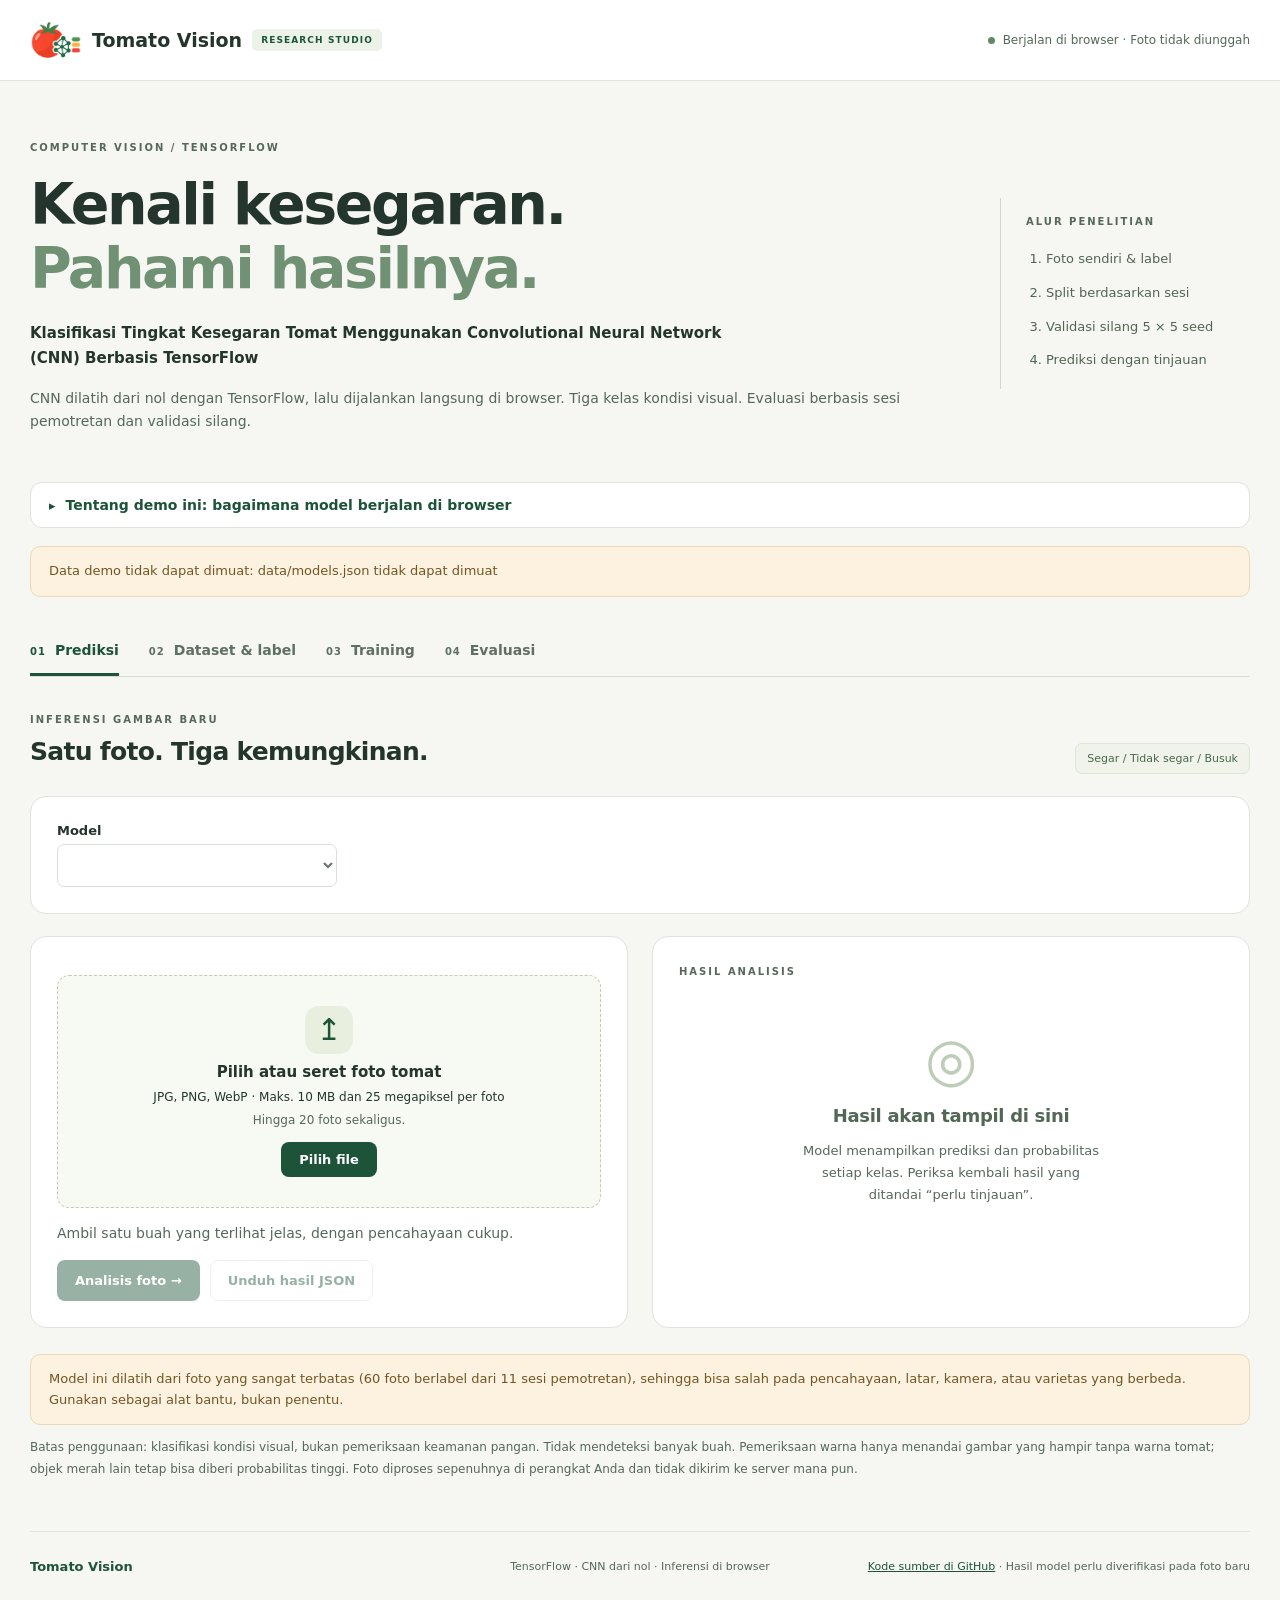
==== site/index.html @ 5cc61443 "Gabungkan 22 foto primer ke dataset berlabel dan latih ulang - 22 foto di data/reference_import dibe" ====
<!doctype html>
<html lang="id">
<head>
  <meta charset="utf-8">
  <meta name="viewport" content="width=device-width,initial-scale=1">
  <meta http-equiv="Content-Security-Policy" content="default-src 'self'; img-src 'self' blob: data:; script-src 'self'; style-src 'self'; connect-src 'self'; worker-src 'self'; base-uri 'none'; form-action 'none'">
  <meta name="description" content="Demo Tomato Vision: klasifikasi kesegaran tomat (segar, tidak segar, busuk) dengan CNN dari nol. Model berjalan di browser; foto tidak diunggah.">
  <meta name="theme-color" content="#1c5339">
  <meta property="og:type" content="website">
  <meta property="og:title" content="Tomato Vision · Klasifikasi Kesegaran Tomat">
  <meta property="og:description" content="CNN dari nol yang berjalan sepenuhnya di browser Anda. Foto tidak diunggah ke server.">
  <meta property="og:image" content="https://sellebeww.github.io/tomato-vision/img/logo.png">
  <title>Tomato Vision · Klasifikasi Kesegaran Tomat</title>
  <link rel="icon" type="image/png" href="img/favicon.png">
  <link rel="apple-touch-icon" href="img/apple-touch-icon.png">
  <link rel="stylesheet" href="style.css">
  <script src="tomato-core.js" defer></script>
  <script src="app.js" defer></script>
</head>
<body>
  <a class="skip" href="#main">Lewati ke konten</a>
  <header class="topbar">
    <a class="brand" href="#prediction"><img class="brand-mark" src="img/logo.png" alt="" width="40" height="40"> Tomato Vision <span class="tag">RESEARCH STUDIO</span></a>
    <span class="local"><span class="dot" aria-hidden="true"></span> Berjalan di browser · Foto tidak diunggah</span>
  </header>
  <main id="main">
    <section class="hero">
      <div><p class="eyebrow">COMPUTER VISION / TENSORFLOW</p><h1>Kenali kesegaran.<br><span>Pahami hasilnya.</span></h1>
      <p class="project-title">Klasifikasi Tingkat Kesegaran Tomat Menggunakan Convolutional Neural Network (CNN) Berbasis TensorFlow</p>
      <p class="muted">CNN dilatih dari nol dengan TensorFlow, lalu dijalankan langsung di browser. Tiga kelas kondisi visual. Evaluasi berbasis sesi pemotretan dan validasi silang.</p></div>
      <aside class="hero-note"><span class="eyebrow">ALUR PENELITIAN</span><ol><li>Foto sendiri &amp; label</li><li>Split berdasarkan sesi</li><li>Validasi silang 5 × 5 seed</li><li>Prediksi dengan tinjauan</li></ol></aside>
    </section>
    <details class="about" id="about">
      <summary>Tentang demo ini: bagaimana model berjalan di browser</summary>
      <div class="about-body">
        <p>Model dilatih dengan <b>TensorFlow/Keras</b>. Bobotnya lalu diekspor dan dijalankan oleh <b>JavaScript</b> di browser Anda, karena GitHub Pages hanya menyajikan file statis dan tidak dapat menjalankan Python/TensorFlow.</p>
        <p id="about-parity">Memuat angka paritas…</p>
        <dl id="about-facts" class="about-facts"></dl>
        <p><b>Foto yang Anda unggah tidak meninggalkan perangkat.</b> Foto dianalisis di tab ini dan tidak dikirim ke server mana pun.</p>
        <p class="about-links"><a href="https://github.com/sellebeww/tomato-vision#jalankan-versi-tensorflow" target="_blank" rel="noopener noreferrer">Jalankan versi TensorFlow asli<span class="sr-only"> (README, tab baru)</span></a>
          <a href="https://colab.research.google.com/github/sellebeww/tomato-vision/blob/main/notebooks/tomato_vision_colab.ipynb" target="_blank" rel="noopener noreferrer">Buka notebook Colab<span class="sr-only"> (tab baru)</span></a></p>
      </div>
    </details>
    <div id="status" class="notice" role="status">Memuat model…</div>
    <noscript><div class="notice">Demo ini membutuhkan JavaScript karena model dijalankan di browser Anda.</div></noscript>
    <nav class="tabs" aria-label="Menu utama">
      <button class="tab active" data-panel="prediction" aria-pressed="true">01 <span>Prediksi</span></button>
      <button class="tab" data-panel="dataset" aria-pressed="false">02 <span>Dataset &amp; label</span></button>
      <button class="tab" data-panel="training" aria-pressed="false">03 <span>Training</span></button>
      <button class="tab" data-panel="evaluation" aria-pressed="false">04 <span>Evaluasi</span></button>
    </nav>

    <section id="prediction" class="tab-panel">
      <div class="section-heading"><div><p class="eyebrow">INFERENSI GAMBAR BARU</p><h2>Satu foto. Tiga kemungkinan.</h2></div><span class="chip">Segar / Tidak segar / Busuk</span></div>
      <div class="panel model-panel">
        <div class="model-select"><label for="model-select">Model</label><select id="model-select" disabled></select></div>
        <dl id="model-card" class="model-card" aria-live="polite"></dl>
      </div>
      <div class="prediction-layout">
        <div class="panel">
          <label class="upload-zone" id="drop" for="upload"><span class="upload-icon" aria-hidden="true">↥</span><strong>Pilih atau seret foto tomat</strong><span>JPG, PNG, WebP · Maks. 10 MB dan 25 megapiksel per foto</span><span class="muted">Hingga 20 foto sekaligus.</span><span class="pick" aria-hidden="true">Pilih file</span><input id="upload" type="file" accept="image/jpeg,image/png,image/webp,.heic,.heif" multiple></label>
          <label class="camera-button secondary" for="camera">Ambil foto dengan kamera<input id="camera" type="file" accept="image/*" capture="environment"></label>
          <div class="preview-frame" id="preview-frame" hidden><img id="preview" alt="Pratinjau foto tomat pilihan"></div>
          <p id="file-info" class="muted">Ambil satu buah yang terlihat jelas, dengan pencahayaan cukup.</p>
          <div class="actions"><button id="predict" disabled>Analisis foto <span aria-hidden="true">→</span></button><button id="download-predictions" class="secondary" disabled>Unduh hasil JSON</button></div>
          <div class="examples-block" id="examples-block" hidden><p class="eyebrow">ATAU COBA FOTO CONTOH</p><div id="examples" class="examples"></div>
          <p class="footnote">Foto contoh berasal dari <b>test terkunci</b>: tidak dipakai untuk training, pemilihan model, maupun kalibrasi ambang.</p></div>
        </div>
        <div class="panel result-panel"><p class="eyebrow">HASIL ANALISIS</p><div id="result" aria-live="polite"><div class="empty"><span class="empty-mark" aria-hidden="true">◎</span><h3>Hasil akan tampil di sini</h3><p>Model menampilkan prediksi dan probabilitas setiap kelas. Periksa kembali hasil yang ditandai “perlu tinjauan”.</p></div></div></div>
      </div>
      <div class="notice honest" id="honest-note">Model ini dilatih dari foto yang sangat terbatas (60 foto berlabel dari 11 sesi pemotretan), sehingga bisa salah pada pencahayaan, latar, kamera, atau varietas yang berbeda. Gunakan sebagai alat bantu, bukan penentu.</div>
      <p class="footnote">Batas penggunaan: klasifikasi kondisi visual, bukan pemeriksaan keamanan pangan. Tidak mendeteksi banyak buah. Pemeriksaan warna hanya menandai gambar yang hampir tanpa warna tomat; objek merah lain tetap bisa diberi probabilitas tinggi. Foto diproses sepenuhnya di perangkat Anda dan tidak dikirim ke server mana pun.</p>
    </section>

    <section id="dataset" class="tab-panel" hidden>
      <div class="section-heading"><div><p class="eyebrow">DATA MILIK SENDIRI</p><h2>Dataset yang bisa dipertanggungjawabkan.</h2></div><span id="data-state" class="chip">Memuat…</span></div>
      <div id="data-stats" class="stats"></div>
      <div class="panel"><h3>Audit kebocoran data</h3><p id="audit-text" class="muted"></p></div>
      <div class="two-columns">
        <div class="panel"><h3>Pembagian data (berdasarkan sesi)</h3><p class="muted">Satu sesi pemotretan tidak pernah terpecah antar split.</p><div id="split-table" class="table-wrap"></div></div>
        <div class="panel"><h3>Kriteria label</h3><div class="criteria stacked"><p><b>Segar</b>Kulit relatif kencang, tidak menunjukkan pembusukan.</p><p><b>Tidak segar</b>Layu atau keriput, tanpa pembusukan nyata.</p><p><b>Busuk</b>Lesi pembusukan, jamur, atau kerusakan jaringan nyata.</p></div>
        <p class="footnote">Warna hijau bukan tanda busuk. Kesegaran tidak sama dengan kematangan.</p></div>
      </div>
      <div class="panel" id="gallery-panel" hidden><h3>Foto test terkunci</h3><p class="muted">Dataset lengkap tidak dipublikasikan di situs ini.</p><div id="gallery" class="photo-grid"></div></div>
      <div class="panel"><h3>Pelabelan dan impor foto</h3><p class="muted">Menu pelabelan, impor, dan penyimpanan anotasi tersedia di aplikasi lokal karena membutuhkan penyimpanan file. Jalankan <code>python -m src.app</code> (lihat tab Training).</p></div>
    </section>

    <section id="training" class="tab-panel" hidden>
      <div class="section-heading"><div><p class="eyebrow">CNN DARI NOL</p><h2>Dari foto ke model terukur.</h2></div><span class="chip">Tanpa bobot pretrained</span></div>
      <div class="panel"><h3>Protokol evaluasi</h3><ul id="protocol" class="plain-list"></ul></div>
      <div class="panel"><h3>Ablation: satu variabel per eksperimen</h3><p class="muted">Validasi silang 5 fold berbasis sesi × 5 seed (25 run per baris). Akurasi adalah prediksi out-of-fold, rata-rata ± simpangan baku antar seed.</p><div id="ablation" class="table-wrap"></div>
      <p id="selection-note" class="footnote"></p></div>
      <div class="panel"><h3>Kurva pembelajaran model final</h3><div id="curves" class="curve-grid"></div><p class="footnote">Model final dilatih ulang pada seluruh data development tanpa data validasi, dengan jumlah epoch dan jadwal learning rate dari median run validasi silang.</p></div>
      <div class="panel"><h3>Latih di komputer sendiri</h3><p class="muted">Training dan pelabelan membutuhkan Python 3.11 dan TensorFlow, sehingga tidak berjalan di halaman statis ini.</p>
      <pre class="code" tabindex="0">git clone https://github.com/sellebeww/tomato-vision.git
cd tomato-vision
python3.11 -m venv .venv &amp;&amp; source .venv/bin/activate
python -m pip install -r requirements.txt
python -m src.app                       # aplikasi lengkap di http://127.0.0.1:7860
python -m src.cv_study protocol         # studi own_v2 (lihat README)
python -m src.export_web                # perbarui demo statis</pre></div>
    </section>

    <section id="evaluation" class="tab-panel" hidden>
      <div class="section-heading"><div><p class="eyebrow">BUKTI, BUKAN HANYA AKURASI TRAINING</p><h2>Evaluasi model.</h2></div><button id="download-report" class="secondary">Unduh laporan JSON</button></div>
      <p id="evaluation-notice" class="notice"></p>
      <div id="eval-stats" class="stats"></div>
      <div class="panel"><h3>Validasi silang vs test terkunci</h3><div id="model-compare" class="table-wrap"></div></div>
      <div class="two-columns"><div class="panel"><h3>Confusion matrix (out-of-fold)</h3><p class="muted">Baris: label sebenarnya. Kolom: prediksi. Dijumlahkan atas 5 seed.</p><div id="confusion" class="table-wrap"></div></div>
      <div class="panel"><h3>Confusion matrix (test terkunci)</h3><p class="muted">Dijumlahkan atas 5 seed model final.</p><div id="confusion-test" class="table-wrap"></div></div></div>
      <div class="panel"><h3>Precision, recall, dan F1 per kelas (out-of-fold)</h3><div id="class-metrics" class="table-wrap"></div></div>
      <div class="panel"><h3>Robustness awal (test terkunci)</h3><p class="muted">Gambar test digelapkan, diterangkan, atau diburamkan. Bukan pengganti sesi pemotretan baru.</p><div id="robustness" class="table-wrap"></div></div>
      <div class="panel"><h3>Dibandingkan dengan versi lama (own_v1)</h3><div id="legacy" class="table-wrap"></div><p class="footnote" id="legacy-note"></p></div>
    </section>

    <footer><strong>Tomato Vision</strong><span>TensorFlow · CNN dari nol · Inferensi di browser</span><span><a href="https://github.com/sellebeww/tomato-vision">Kode sumber di GitHub</a> · Hasil model perlu diverifikasi pada foto baru</span></footer>
  </main>
</body>
</html>
---- site/style.css ----
:root{font-family:Inter,ui-sans-serif,system-ui,-apple-system,sans-serif;color:#24352d;background:#f6f7f2;font-synthesis:none;--green:#1c5339;--muted:#66786b;--line:#dfe5db;--red:#b74b35}
*{box-sizing:border-box}[hidden]{display:none!important}body{margin:0}a{color:inherit}button,input,select{font:inherit}button,a,input,select{touch-action:manipulation}button:focus-visible,a:focus-visible,input:focus-visible,select:focus-visible{outline:3px solid #d89735;outline-offset:3px}
.topbar{padding:22px max(28px,calc((100vw - 1220px)/2));border-bottom:1px solid var(--line);display:flex;justify-content:space-between;align-items:center;gap:20px;background:#fff}
.brand{text-decoration:none;display:flex;align-items:center;gap:12px;font-size:19px;font-weight:750;white-space:nowrap}.brand-mark{width:34px;height:34px;border-radius:11px;background:var(--red);color:#fff;display:grid;place-items:center;font:italic bold 24px Georgia,serif}.tag{font-size:9px;letter-spacing:1.1px;background:#edf2e9;color:var(--green);padding:6px 9px;border-radius:5px}.local{font-size:12px;color:var(--muted);display:flex;align-items:center;gap:8px}.dot{width:7px;height:7px;background:#608768;border-radius:50%}
main{max-width:1280px;margin:auto;padding:0 30px}.hero{display:grid;grid-template-columns:1fr 250px;gap:70px;padding:58px 0 34px;align-items:center}.eyebrow{font-size:10px;font-weight:750;letter-spacing:2px;color:var(--muted);margin:0 0 17px}h1{font-size:clamp(35px,4.5vw,57px);letter-spacing:-2.4px;line-height:1.12;margin:0 0 20px;font-weight:720}h1 span{color:#709173}h2{font-size:25px;letter-spacing:-.7px;margin:0 0 8px}h3{font-size:18px;letter-spacing:-.3px;margin:0 0 14px}p{font-size:14px;line-height:1.7}.project-title{max-width:730px;font-size:15px;font-weight:550}.muted{color:var(--muted)}.hero-note{border-left:1px solid #cfd9ca;padding:12px 0 12px 25px}.hero-note ol{font-size:13px;line-height:2.6;padding-left:20px;margin-bottom:0;color:#526454}
.notice{background:#fcf2df;border:1px solid #ebd9b8;border-radius:10px;padding:14px 18px;font-size:13px;line-height:1.6;color:#735525}.tabs{display:flex;border-bottom:1px solid #d5ded1;margin:30px 0 34px;gap:30px}.tab{border:0;border-radius:0;background:none;color:#8c9a8c;padding:15px 0;border-bottom:3px solid transparent;font-size:10px;letter-spacing:1px;display:flex;gap:9px;align-items:center}.tab span{font-size:14px;letter-spacing:0}.tab.active{color:var(--green);border-color:var(--green);font-weight:700}.tab:hover{background:none;color:var(--green)}
.section-heading{display:flex;justify-content:space-between;gap:20px;align-items:center;margin-bottom:22px}.section-heading .eyebrow{margin-bottom:9px}.chip{border:1px solid #dce5d6;border-radius:7px;font-size:11px;background:#eff3ea;padding:8px 11px;color:#4c654d;white-space:nowrap}.panel{border:1px solid var(--line);border-radius:16px;padding:26px;background:#fff;margin-bottom:22px}.prediction-layout{display:grid;grid-template-columns:1fr 1fr;gap:24px}.two-columns{display:grid;grid-template-columns:1fr 1fr;gap:22px}.upload-zone{padding:30px 20px;border:1.5px dashed #bdcdb7;border-radius:12px;background:#f7f9f3;display:flex;flex-direction:column;align-items:center;gap:9px;text-align:center;cursor:pointer}.upload-zone span{font-size:12px}.upload-zone .upload-icon{font-size:30px;line-height:1;width:48px;height:48px;background:#e9efdf;border-radius:14px;display:grid;place-items:center;color:var(--green)}.upload-zone strong{font-size:15px}.upload-zone input{font-size:11px;max-width:260px;border:0;background:none;padding:10px 0 0}.preview-frame{margin-top:15px;background:#f3f4ef;border-radius:10px;overflow:hidden;display:flex;justify-content:center}.preview-frame img{max-height:280px;max-width:100%;object-fit:contain}
button{border:1px solid transparent;border-radius:8px;background:var(--green);color:#fff;padding:12px 17px;font-size:13px;font-weight:600;cursor:pointer;transition:background .15s}button:hover{background:#296345}button:disabled{opacity:.45;cursor:not-allowed}.secondary{background:#fff;color:var(--green);border:1px solid #d7e1d1}.secondary:hover{background:#f1f5eb}.actions{display:flex;gap:10px;align-items:center;flex-wrap:wrap}.actions input{flex:1;min-width:160px}.actions button{flex-shrink:0}.result-panel{min-height:340px}.empty{text-align:center;max-width:310px;margin:35px auto;color:var(--muted)}.empty-mark{font:60px Georgia;color:#bdcdb7;line-height:1.5}.empty h3{color:#526754}.empty p{font-size:13px}.prediction-card{padding:17px 0;border-top:1px solid var(--line)}.prediction-card:first-child{border:0}.prediction-card h3{font-size:25px;margin:12px 0 4px}.prediction-card small{color:var(--muted);overflow-wrap:anywhere}.prob-label{display:flex;justify-content:space-between;font-size:12px;margin:15px 0 5px}progress{width:100%;height:8px;accent-color:#719371;border:0;border-radius:6px;overflow:hidden}progress::-webkit-progress-bar{background:#eef1e9;border-radius:6px}progress::-webkit-progress-value{background:#719371;border-radius:6px}.review{font-size:12px;color:#88642e;background:#faf3e6;padding:10px 12px;border-radius:7px}.footnote{font-size:12px;color:var(--muted);line-height:1.8}.error{color:#aa342b}
.stats{display:grid;grid-template-columns:repeat(4,1fr);gap:16px;margin-bottom:22px}.stat{border:1px solid var(--line);border-radius:12px;background:#fff;padding:20px}.stat span{display:block;color:var(--muted);font-size:11px;margin-bottom:10px}.stat strong{font-size:30px;letter-spacing:-1px}.stat small{display:block;font-size:11px;color:var(--muted);margin-top:8px}label{font-size:13px;display:block;margin:12px 0}input,select{display:block;width:100%;max-width:100%;padding:10px 12px;margin-top:6px;background:#fff;border:1px solid #cad5c5;border-radius:7px;color:#26372c}input[type=checkbox]{width:auto;margin:0;accent-color:var(--green)}.check{display:flex;align-items:flex-start;gap:9px;line-height:1.6}.check input{margin-top:4px}.criteria{display:grid;grid-template-columns:repeat(3,1fr);gap:28px}.criteria p{font-size:13px;color:var(--muted)}.criteria b{display:block;color:var(--green);margin-bottom:6px}.label-toolbar{display:flex;gap:16px;align-items:center;flex-wrap:wrap}.label-toolbar label{flex:1;min-width:170px}.photo-grid{display:grid;grid-template-columns:repeat(auto-fill,minmax(235px,1fr));gap:20px}.photo{padding:16px;border:1px solid var(--line);border-radius:12px;background:#fff}.photo img{width:100%;height:210px;object-fit:contain;background:#f0f2eb;border-radius:7px}.photo small{font-size:10px;color:var(--muted);overflow-wrap:anywhere;display:block;margin:10px 0}.photo label{font-size:12px}#readiness ul{font-size:13px;line-height:1.8;padding-left:20px}#job-log{white-space:pre-wrap;overflow-wrap:anywhere;background:#172b20;color:#d7e6d3;padding:20px;border-radius:10px;font-size:12px;line-height:1.7;max-height:350px;overflow:auto}dl{font-size:13px;display:grid;grid-template-columns:145px 1fr;gap:13px}dt{color:var(--muted)}dd{margin:0;overflow-wrap:anywhere}.table-wrap{overflow:auto}table{border-collapse:collapse;width:100%;font-size:13px;text-align:left}th{font-size:11px;color:var(--muted);font-weight:600}td,th{padding:13px 12px;border-bottom:1px solid #e9ede5;white-space:nowrap}tbody tr:last-child td{border-bottom:0}.plot{width:100%;height:auto}footer{border-top:1px solid var(--line);padding:27px 0;margin-top:50px;display:flex;justify-content:space-between;gap:20px;flex-wrap:wrap;font-size:11px;color:var(--muted)}footer strong{font-size:13px;color:var(--green)}
@media(max-width:800px){.topbar{padding:16px 22px}.tag,.local{display:none}main{padding:0 20px}.hero{grid-template-columns:1fr;padding-top:38px;gap:0}.hero-note{display:none}.tabs{gap:0;justify-content:space-between}.tab{font-size:9px;gap:5px}.tab span{font-size:12px}.prediction-layout,.two-columns{grid-template-columns:1fr}.stats{grid-template-columns:repeat(2,1fr)}.section-heading{align-items:flex-start;flex-wrap:wrap}.criteria{grid-template-columns:1fr;gap:0}.panel{padding:20px}h2{font-size:23px}.chip{white-space:normal}dl{grid-template-columns:120px 1fr}.photo-grid{grid-template-columns:repeat(auto-fill,minmax(220px,1fr))}}
@media(prefers-reduced-motion:reduce){*{transition:none!important;scroll-behavior:auto!important}}
/* UI polish: alignment and form controls */
.upload-zone{position:relative;transition:border-color .15s,background .15s}.upload-zone:hover{border-color:var(--green);background:#f1f6ea}.upload-zone input{position:absolute;inset:0;width:100%;height:100%;max-width:none;margin:0;padding:0;opacity:0;cursor:pointer}.upload-zone .pick{margin-top:6px;padding:10px 18px;border-radius:8px;background:var(--green);color:#fff;font-size:13px;font-weight:600}
input[type=file]{padding:6px;cursor:pointer;color:var(--muted)}input[type=file]::file-selector-button{margin-right:12px;padding:8px 14px;border:0;border-radius:6px;background:var(--green);color:#fff;font:inherit;font-size:12px;font-weight:600;cursor:pointer}input[type=file]::file-selector-button:hover{background:#296345}
.import-row{align-items:stretch;flex-wrap:nowrap}.import-row input{margin:0;min-width:0}.import-row button{align-self:stretch}
.section-heading{align-items:flex-end}.section-heading h3{margin:0}.tab{align-items:baseline}.hero-note{align-self:center}
.stats{grid-template-columns:repeat(auto-fit,minmax(200px,1fr))}
.label-toolbar{align-items:flex-end;margin-bottom:6px}.label-toolbar label{margin:0}.label-toolbar select,.label-toolbar input{margin-top:6px}.save-group{display:flex;align-items:center;gap:12px;margin-left:auto}.save-group button{height:42px}
.photo label{margin:10px 0}.photo .check{margin:12px 0 0}
footer{display:grid;grid-template-columns:1fr auto 1fr;align-items:center;text-align:center}footer>:first-child{text-align:left}footer>:last-child{text-align:right}
@media(max-width:800px){
.tabs{overflow-x:auto;gap:22px;justify-content:flex-start;scrollbar-width:none;margin:24px 0 26px}.tabs::-webkit-scrollbar{display:none}.tab{flex-shrink:0;white-space:nowrap}
.section-heading{align-items:flex-start;flex-direction:column;gap:12px}.section-heading .chip{white-space:normal}
.import-row{flex-direction:column;align-items:stretch}.import-row button{width:100%}.actions button{flex:1 1 auto}
.label-toolbar{align-items:stretch;flex-direction:column;gap:12px}.label-toolbar label{min-width:0}.save-group{margin-left:0}.save-group button{flex:1}
footer{grid-template-columns:1fr;gap:8px;text-align:left}footer>:last-child{text-align:left}footer>*{text-align:left}
.photo-grid{grid-template-columns:1fr}}
#saved:empty{display:none}
#refresh{margin-top:20px}.two-columns>.panel{margin-bottom:0}.two-columns{margin-bottom:22px}
.brand-mark{width:40px;height:40px;border-radius:10px;object-fit:cover;background:none;display:block}
.brand-mark{width:52px;height:52px;border-radius:0;object-fit:contain}.brand{gap:10px}.topbar{padding-top:14px;padding-bottom:14px}
/* ---- Static demo additions ---- */
.skip{position:absolute;left:-9999px;top:8px;background:#fff;color:var(--green);padding:10px 14px;border-radius:8px;z-index:10}.skip:focus{left:12px}
.upload-zone.dragging{border-color:var(--green);background:#eaf3e0}
.camera-button{position:relative;display:flex;align-items:center;justify-content:center;margin:12px 0 0;padding:12px 17px;border:1px solid #d7e1d1;border-radius:8px;background:#fff;color:var(--green);font-size:13px;font-weight:600;cursor:pointer}
.camera-button:hover{background:#f1f5eb}.camera-button:focus-within{outline:3px solid #d89735;outline-offset:3px}
.camera-button input{position:absolute;width:1px;height:1px;opacity:0;margin:0;padding:0;pointer-events:none}
@media (hover:hover) and (pointer:fine){.camera-button{display:none}}
.examples-block{margin-top:26px;padding-top:20px;border-top:1px solid var(--line)}.examples-block .eyebrow{margin-bottom:12px}
.examples{display:grid;grid-template-columns:repeat(auto-fill,minmax(88px,1fr));gap:10px}
.example-button{display:flex;flex-direction:column;align-items:center;gap:6px;padding:8px;font-size:11px;font-weight:600;line-height:1.2}
.example-button img{width:100%;max-width:72px;height:72px;object-fit:cover;border-radius:6px;background:#f0f2eb}
.result-head{display:flex;align-items:center;gap:14px}.result-head img{width:84px;height:84px;object-fit:cover;border-radius:10px;background:#f0f2eb;flex-shrink:0}
.pending{color:var(--muted);font-size:13px}
.truth{font-size:12px;padding:10px 12px;border-radius:7px;margin-top:10px}.truth.ok{background:#e9f3e6;color:#2d5d36}.truth.miss{background:#fbeceb;color:#9b3a2f}
.curve-grid{display:grid;grid-template-columns:repeat(auto-fit,minmax(280px,1fr));gap:18px}.curve-grid figure{margin:0}.curve-grid figcaption{font-size:12px;color:var(--muted);text-align:center;margin-top:6px}
.criteria.stacked{grid-template-columns:1fr;gap:0}
.code{background:#172b20;color:#d7e6d3;padding:18px 20px;border-radius:10px;font-size:12px;line-height:1.8;overflow:auto;margin:14px 0 0}
code{font-family:ui-monospace,SFMono-Regular,Menlo,Consolas,monospace;font-size:.92em;background:#eef2ea;padding:2px 6px;border-radius:5px}
.photo p{margin:0;font-size:12px}
footer a{color:var(--green)}
@media(max-width:800px){.result-head img{width:64px;height:64px}.examples{grid-template-columns:repeat(3,1fr)}}
/* ---- own_v2 additions ---- */
.model-panel{display:grid;grid-template-columns:minmax(200px,280px) 1fr;gap:24px;align-items:start}
.model-select label{margin:0 0 6px;font-weight:600}.model-select select{margin-top:6px}
.model-card{margin:0;grid-template-columns:190px 1fr;gap:8px 14px}
.badge{display:inline-block;vertical-align:middle;font-size:11px;font-weight:700;letter-spacing:.2px;padding:4px 8px;border-radius:999px;margin-left:6px}
.badge.ok{background:#e3f0df;color:#24532c}.badge.warn{background:#fbe9d0;color:#7a4a0c}
.honest{margin:4px 0 6px}
.plain-list{font-size:13px;line-height:1.75;padding-left:20px;margin:0;color:#3d5043}.plain-list li{margin-bottom:6px}
tr.highlight td{background:#eef5e9;font-weight:600}
@media(max-width:800px){.model-panel{grid-template-columns:1fr;gap:10px}.model-card{grid-template-columns:1fr}.model-card dt{margin-top:6px}}
/* WCAG AA contrast (axe-core): muted text >= 5.3:1, inactive tabs >= 4.7:1 on every background used */
:root{--muted:#556859}.tab{color:#5f6f61}

.sr-only{position:absolute;width:1px;height:1px;margin:-1px;padding:0;overflow:hidden;clip:rect(0,0,0,0);white-space:nowrap;border:0}
.about{border:1px solid var(--line);border-radius:12px;background:#fff;margin:0 0 18px}
.about summary{cursor:pointer;padding:12px 18px;min-height:44px;display:flex;align-items:center;gap:10px;font-size:14px;font-weight:650;color:var(--green);list-style:none}
.about summary::-webkit-details-marker{display:none}
.about summary::before{content:"\25B8";font-size:13px;transition:transform .15s}
.about[open] summary::before{transform:rotate(90deg)}
.about summary:focus-visible{outline:3px solid #d89735;outline-offset:2px}
.about-body{padding:0 18px 12px;border-top:1px solid var(--line)}
.about-body p{margin:12px 0;color:#2f4036}
.about-facts{display:grid;grid-template-columns:max-content 1fr;gap:4px 18px;margin:8px 0;font-size:13px}
.about-facts dt{color:#4a5c50}.about-facts dd{margin:0;color:#24352d;overflow-wrap:anywhere}
.about-links{display:flex;flex-wrap:wrap;gap:6px 22px}.about-links a{color:var(--green);font-weight:650;text-underline-offset:3px;min-height:24px}
@media(max-width:800px){.about-facts{grid-template-columns:1fr;gap:0}.about-facts dt{margin-top:8px}}
@media(prefers-reduced-motion:reduce){.about summary::before{transition:none}}
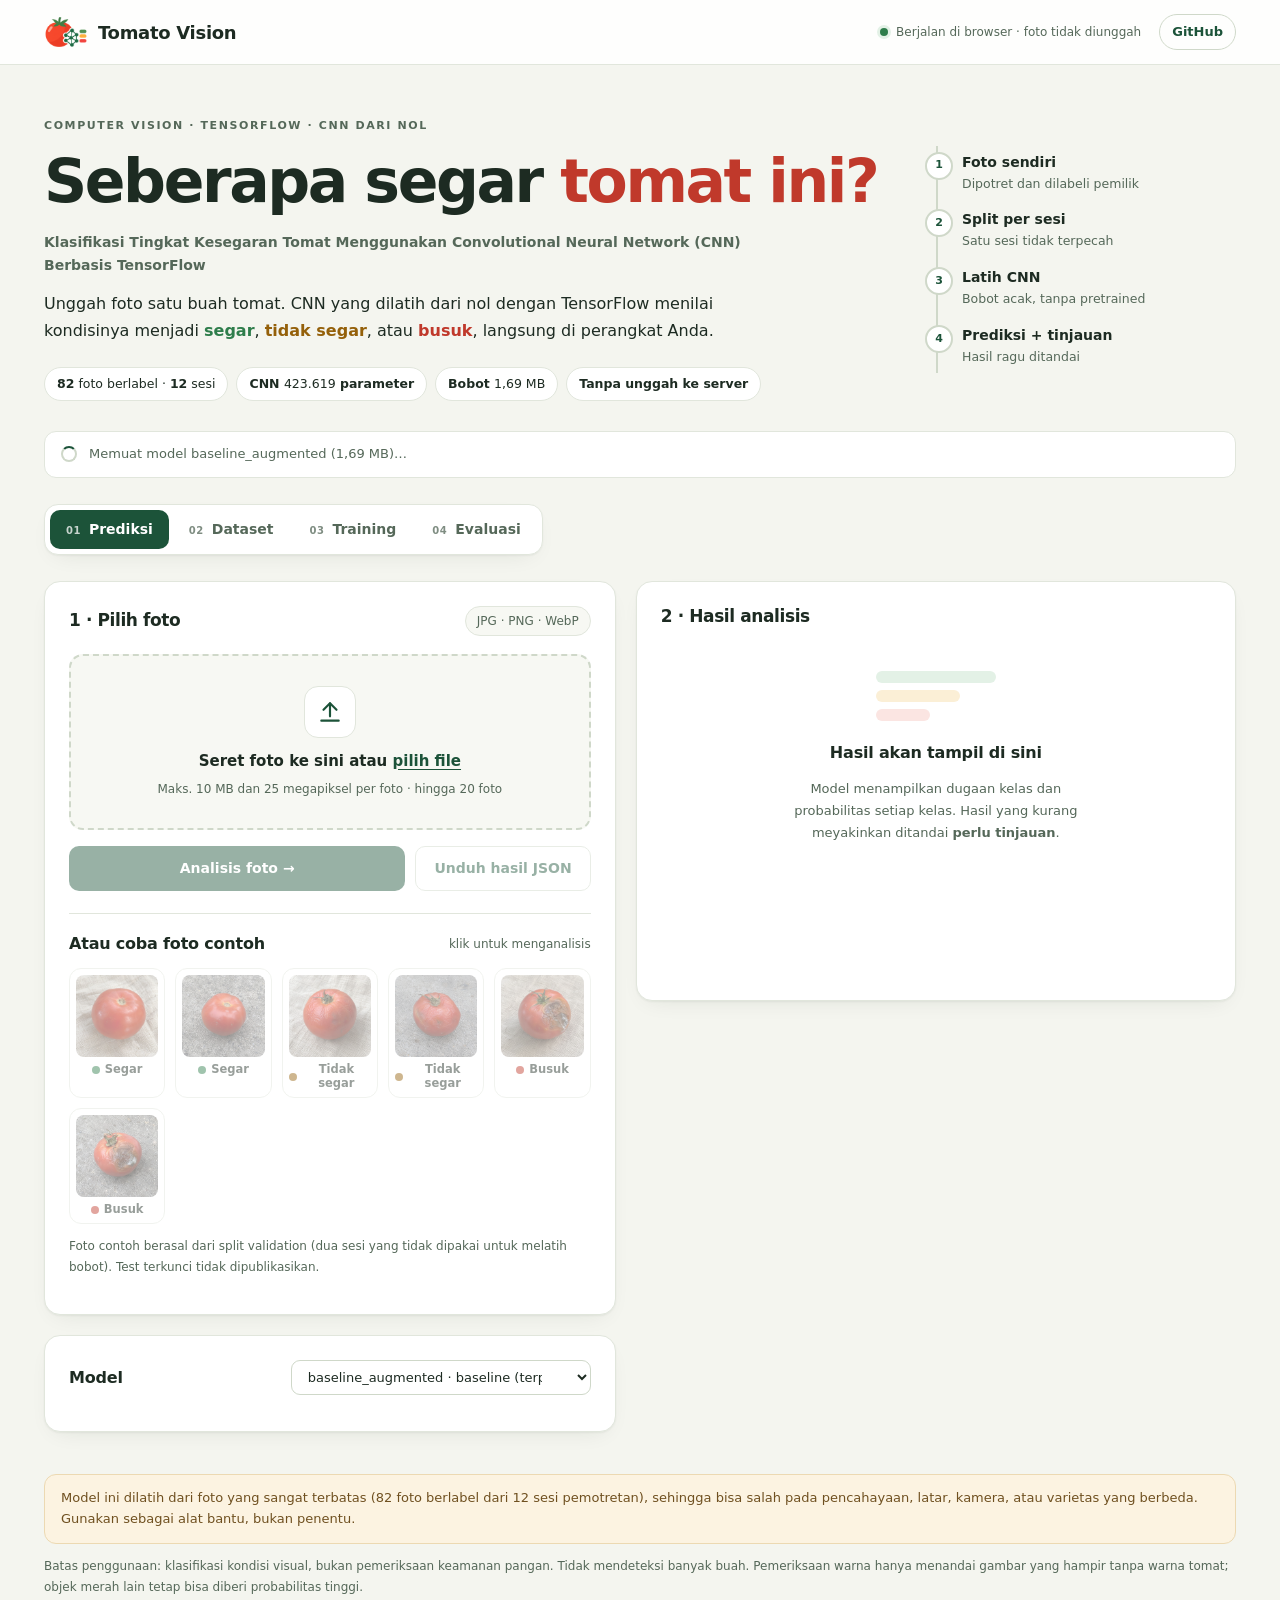
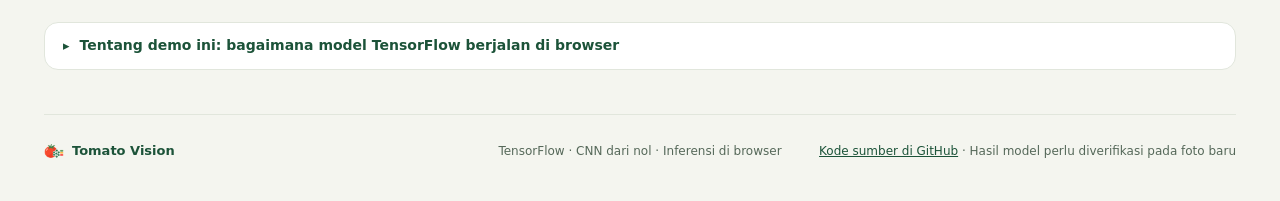
==== commit 2ac3f89a: "Perbaiki dan percantik demo web, ekspor model own_v4_ref22 - demo kini memakai model baseline_augmen" ====
--- a/site/index.html
+++ b/site/index.html
@@ -5,7 +5,9 @@
   <meta name="viewport" content="width=device-width,initial-scale=1">
   <meta http-equiv="Content-Security-Policy" content="default-src 'self'; img-src 'self' blob: data:; script-src 'self'; style-src 'self'; connect-src 'self'; worker-src 'self'; base-uri 'none'; form-action 'none'">
   <meta name="description" content="Demo Tomato Vision: klasifikasi kesegaran tomat (segar, tidak segar, busuk) dengan CNN dari nol. Model berjalan di browser; foto tidak diunggah.">
-  <meta name="theme-color" content="#1c5339">
+  <meta name="theme-color" content="#1c5339" media="(prefers-color-scheme: light)">
+  <meta name="theme-color" content="#0f1712" media="(prefers-color-scheme: dark)">
+  <meta name="color-scheme" content="light dark">
   <meta property="og:type" content="website">
   <meta property="og:title" content="Tomato Vision · Klasifikasi Kesegaran Tomat">
   <meta property="og:description" content="CNN dari nol yang berjalan sepenuhnya di browser Anda. Foto tidak diunggah ke server.">
@@ -20,100 +22,135 @@
 <body>
   <a class="skip" href="#main">Lewati ke konten</a>
   <header class="topbar">
-    <a class="brand" href="#prediction"><img class="brand-mark" src="img/logo.png" alt="" width="40" height="40"> Tomato Vision <span class="tag">RESEARCH STUDIO</span></a>
-    <span class="local"><span class="dot" aria-hidden="true"></span> Berjalan di browser · Foto tidak diunggah</span>
+    <div class="topbar-inner">
+      <a class="brand" href="#prediction"><img class="brand-mark" src="img/logo.png" alt="" width="44" height="44"><span>Tomato Vision</span></a>
+      <div class="topbar-right">
+        <span class="local"><span class="dot" aria-hidden="true"></span>Berjalan di browser · foto tidak diunggah</span>
+        <a class="gh" href="https://github.com/sellebeww/tomato-vision" target="_blank" rel="noopener noreferrer">GitHub<span class="sr-only"> (tab baru)</span></a>
+      </div>
+    </div>
   </header>
+
   <main id="main">
     <section class="hero">
-      <div><p class="eyebrow">COMPUTER VISION / TENSORFLOW</p><h1>Kenali kesegaran.<br><span>Pahami hasilnya.</span></h1>
-      <p class="project-title">Klasifikasi Tingkat Kesegaran Tomat Menggunakan Convolutional Neural Network (CNN) Berbasis TensorFlow</p>
-      <p class="muted">CNN dilatih dari nol dengan TensorFlow, lalu dijalankan langsung di browser. Tiga kelas kondisi visual. Evaluasi berbasis sesi pemotretan dan validasi silang.</p></div>
-      <aside class="hero-note"><span class="eyebrow">ALUR PENELITIAN</span><ol><li>Foto sendiri &amp; label</li><li>Split berdasarkan sesi</li><li>Validasi silang 5 × 5 seed</li><li>Prediksi dengan tinjauan</li></ol></aside>
+      <div class="hero-copy">
+        <p class="eyebrow">Computer vision · TensorFlow · CNN dari nol</p>
+        <h1>Seberapa segar <span>tomat ini?</span></h1>
+        <p class="project-title">Klasifikasi Tingkat Kesegaran Tomat Menggunakan Convolutional Neural Network (CNN) Berbasis TensorFlow</p>
+        <p class="lead">Unggah foto satu buah tomat. CNN yang dilatih dari nol dengan TensorFlow menilai kondisinya menjadi <b class="c-segar">segar</b>, <b class="c-tidak_segar">tidak segar</b>, atau <b class="c-busuk">busuk</b>, langsung di perangkat Anda.</p>
+        <ul id="hero-facts" class="hero-facts" aria-label="Ringkasan model"></ul>
+      </div>
+      <ol class="hero-steps" aria-label="Alur penelitian">
+        <li><b>Foto sendiri</b><span>Dipotret dan dilabeli pemilik</span></li>
+        <li><b>Split per sesi</b><span>Satu sesi tidak terpecah</span></li>
+        <li><b>Latih CNN</b><span>Bobot acak, tanpa pretrained</span></li>
+        <li><b>Prediksi + tinjauan</b><span>Hasil ragu ditandai</span></li>
+      </ol>
     </section>
-    <details class="about" id="about">
-      <summary>Tentang demo ini: bagaimana model berjalan di browser</summary>
-      <div class="about-body">
-        <p>Model dilatih dengan <b>TensorFlow/Keras</b>. Bobotnya lalu diekspor dan dijalankan oleh <b>JavaScript</b> di browser Anda, karena GitHub Pages hanya menyajikan file statis dan tidak dapat menjalankan Python/TensorFlow.</p>
-        <p id="about-parity">Memuat angka paritas…</p>
-        <dl id="about-facts" class="about-facts"></dl>
-        <p><b>Foto yang Anda unggah tidak meninggalkan perangkat.</b> Foto dianalisis di tab ini dan tidak dikirim ke server mana pun.</p>
-        <p class="about-links"><a href="https://github.com/sellebeww/tomato-vision#jalankan-versi-tensorflow" target="_blank" rel="noopener noreferrer">Jalankan versi TensorFlow asli<span class="sr-only"> (README, tab baru)</span></a>
-          <a href="https://colab.research.google.com/github/sellebeww/tomato-vision/blob/main/notebooks/tomato_vision_colab.ipynb" target="_blank" rel="noopener noreferrer">Buka notebook Colab<span class="sr-only"> (tab baru)</span></a></p>
-      </div>
-    </details>
-    <div id="status" class="notice" role="status">Memuat model…</div>
+
+    <div id="status" class="status loading" role="status"><span class="spinner" aria-hidden="true"></span><span id="status-text">Memuat model…</span></div>
     <noscript><div class="notice">Demo ini membutuhkan JavaScript karena model dijalankan di browser Anda.</div></noscript>
+
     <nav class="tabs" aria-label="Menu utama">
-      <button class="tab active" data-panel="prediction" aria-pressed="true">01 <span>Prediksi</span></button>
-      <button class="tab" data-panel="dataset" aria-pressed="false">02 <span>Dataset &amp; label</span></button>
-      <button class="tab" data-panel="training" aria-pressed="false">03 <span>Training</span></button>
-      <button class="tab" data-panel="evaluation" aria-pressed="false">04 <span>Evaluasi</span></button>
+      <button class="tab active" data-panel="prediction" aria-pressed="true"><span class="tab-n">01</span> Prediksi</button>
+      <button class="tab" data-panel="dataset" aria-pressed="false"><span class="tab-n">02</span> Dataset</button>
+      <button class="tab" data-panel="training" aria-pressed="false"><span class="tab-n">03</span> Training</button>
+      <button class="tab" data-panel="evaluation" aria-pressed="false"><span class="tab-n">04</span> Evaluasi</button>
     </nav>
 
     <section id="prediction" class="tab-panel">
-      <div class="section-heading"><div><p class="eyebrow">INFERENSI GAMBAR BARU</p><h2>Satu foto. Tiga kemungkinan.</h2></div><span class="chip">Segar / Tidak segar / Busuk</span></div>
-      <div class="panel model-panel">
-        <div class="model-select"><label for="model-select">Model</label><select id="model-select" disabled></select></div>
-        <dl id="model-card" class="model-card" aria-live="polite"></dl>
+      <div class="prediction-layout">
+        <div class="col">
+          <div class="panel input-panel">
+            <div class="panel-head"><h2>1 · Pilih foto</h2><span class="chip">JPG · PNG · WebP</span></div>
+            <label class="upload-zone" id="drop" for="upload">
+              <span class="upload-icon" aria-hidden="true"><svg viewBox="0 0 24 24" width="26" height="26" fill="none" stroke="currentColor" stroke-width="2" stroke-linecap="round" stroke-linejoin="round"><path d="M12 16V4"/><path d="m6 10 6-6 6 6"/><path d="M4 20h16"/></svg></span>
+              <strong>Seret foto ke sini atau <u>pilih file</u></strong>
+              <span class="hint">Maks. 10 MB dan 25 megapiksel per foto · hingga 20 foto</span>
+              <input id="upload" type="file" accept="image/jpeg,image/png,image/webp,.heic,.heif" multiple>
+            </label>
+            <label class="camera-button secondary" for="camera">Ambil foto dengan kamera<input id="camera" type="file" accept="image/*" capture="environment"></label>
+            <div class="selection" id="selection" hidden>
+              <div class="preview-frame" id="preview-frame" hidden><img id="preview" alt="Pratinjau foto tomat pilihan"></div>
+              <p id="file-info" class="muted">Belum ada foto dipilih.</p>
+            </div>
+            <div class="actions"><button id="predict" disabled>Analisis foto <span aria-hidden="true">→</span></button><button id="download-predictions" class="secondary" disabled>Unduh hasil JSON</button></div>
+            <div class="examples-block" id="examples-block" hidden>
+              <div class="panel-head small"><h3>Atau coba foto contoh</h3><span class="muted small-text">klik untuk menganalisis</span></div>
+              <div id="examples" class="examples"></div>
+              <p id="examples-note" class="footnote"></p>
+            </div>
+          </div>
+          <div class="panel model-panel">
+            <div class="panel-head small"><h3>Model</h3><div class="model-select"><label for="model-select" class="sr-only">Pilih model</label><select id="model-select" disabled></select></div></div>
+            <dl id="model-card" class="model-card" aria-live="polite"></dl>
+          </div>
+        </div>
+        <div class="panel result-panel">
+          <div class="panel-head"><h2>2 · Hasil analisis</h2><span id="result-summary" class="chip" hidden></span></div>
+          <div id="result" aria-live="polite">
+            <div class="empty">
+              <div class="empty-art" aria-hidden="true"><span class="b b1"></span><span class="b b2"></span><span class="b b3"></span></div>
+              <h3>Hasil akan tampil di sini</h3>
+              <p>Model menampilkan dugaan kelas dan probabilitas setiap kelas. Hasil yang kurang meyakinkan ditandai <b>perlu tinjauan</b>.</p>
+            </div>
+          </div>
+        </div>
       </div>
-      <div class="prediction-layout">
-        <div class="panel">
-          <label class="upload-zone" id="drop" for="upload"><span class="upload-icon" aria-hidden="true">↥</span><strong>Pilih atau seret foto tomat</strong><span>JPG, PNG, WebP · Maks. 10 MB dan 25 megapiksel per foto</span><span class="muted">Hingga 20 foto sekaligus.</span><span class="pick" aria-hidden="true">Pilih file</span><input id="upload" type="file" accept="image/jpeg,image/png,image/webp,.heic,.heif" multiple></label>
-          <label class="camera-button secondary" for="camera">Ambil foto dengan kamera<input id="camera" type="file" accept="image/*" capture="environment"></label>
-          <div class="preview-frame" id="preview-frame" hidden><img id="preview" alt="Pratinjau foto tomat pilihan"></div>
-          <p id="file-info" class="muted">Ambil satu buah yang terlihat jelas, dengan pencahayaan cukup.</p>
-          <div class="actions"><button id="predict" disabled>Analisis foto <span aria-hidden="true">→</span></button><button id="download-predictions" class="secondary" disabled>Unduh hasil JSON</button></div>
-          <div class="examples-block" id="examples-block" hidden><p class="eyebrow">ATAU COBA FOTO CONTOH</p><div id="examples" class="examples"></div>
-          <p class="footnote">Foto contoh berasal dari <b>test terkunci</b>: tidak dipakai untuk training, pemilihan model, maupun kalibrasi ambang.</p></div>
+      <div class="notice honest" id="honest-note">Model ini dilatih dari foto yang sangat terbatas, sehingga bisa salah pada pencahayaan, latar, kamera, atau varietas yang berbeda. Gunakan sebagai alat bantu, bukan penentu.</div>
+      <p class="footnote">Batas penggunaan: klasifikasi kondisi visual, bukan pemeriksaan keamanan pangan. Tidak mendeteksi banyak buah. Pemeriksaan warna hanya menandai gambar yang hampir tanpa warna tomat; objek merah lain tetap bisa diberi probabilitas tinggi.</p>
+
+      <details class="about" id="about">
+        <summary>Tentang demo ini: bagaimana model TensorFlow berjalan di browser</summary>
+        <div class="about-body">
+          <p>Model dilatih dengan <b>TensorFlow/Keras</b>. Bobotnya lalu diekspor dan dijalankan oleh <b>JavaScript</b> di browser Anda, karena GitHub Pages hanya menyajikan file statis dan tidak dapat menjalankan Python/TensorFlow.</p>
+          <p id="about-parity">Memuat angka paritas…</p>
+          <dl id="about-facts" class="about-facts"></dl>
+          <p><b>Foto yang Anda unggah tidak meninggalkan perangkat.</b> Foto dianalisis di tab ini dan tidak dikirim ke server mana pun.</p>
+          <p class="about-links"><a href="https://github.com/sellebeww/tomato-vision#jalankan-versi-tensorflow" target="_blank" rel="noopener noreferrer">Jalankan versi TensorFlow asli<span class="sr-only"> (README, tab baru)</span></a>
+            <a href="https://colab.research.google.com/github/sellebeww/tomato-vision/blob/main/notebooks/tomato_vision_colab.ipynb" target="_blank" rel="noopener noreferrer">Buka notebook Colab<span class="sr-only"> (tab baru)</span></a></p>
         </div>
-        <div class="panel result-panel"><p class="eyebrow">HASIL ANALISIS</p><div id="result" aria-live="polite"><div class="empty"><span class="empty-mark" aria-hidden="true">◎</span><h3>Hasil akan tampil di sini</h3><p>Model menampilkan prediksi dan probabilitas setiap kelas. Periksa kembali hasil yang ditandai “perlu tinjauan”.</p></div></div></div>
-      </div>
-      <div class="notice honest" id="honest-note">Model ini dilatih dari foto yang sangat terbatas (60 foto berlabel dari 11 sesi pemotretan), sehingga bisa salah pada pencahayaan, latar, kamera, atau varietas yang berbeda. Gunakan sebagai alat bantu, bukan penentu.</div>
-      <p class="footnote">Batas penggunaan: klasifikasi kondisi visual, bukan pemeriksaan keamanan pangan. Tidak mendeteksi banyak buah. Pemeriksaan warna hanya menandai gambar yang hampir tanpa warna tomat; objek merah lain tetap bisa diberi probabilitas tinggi. Foto diproses sepenuhnya di perangkat Anda dan tidak dikirim ke server mana pun.</p>
+      </details>
     </section>
 
     <section id="dataset" class="tab-panel" hidden>
-      <div class="section-heading"><div><p class="eyebrow">DATA MILIK SENDIRI</p><h2>Dataset yang bisa dipertanggungjawabkan.</h2></div><span id="data-state" class="chip">Memuat…</span></div>
+      <div class="section-heading"><div><p class="eyebrow">Data milik sendiri</p><h2>Dataset yang bisa dipertanggungjawabkan.</h2></div><span id="data-state" class="chip">Memuat…</span></div>
       <div id="data-stats" class="stats"></div>
-      <div class="panel"><h3>Audit kebocoran data</h3><p id="audit-text" class="muted"></p></div>
       <div class="two-columns">
-        <div class="panel"><h3>Pembagian data (berdasarkan sesi)</h3><p class="muted">Satu sesi pemotretan tidak pernah terpecah antar split.</p><div id="split-table" class="table-wrap"></div></div>
-        <div class="panel"><h3>Kriteria label</h3><div class="criteria stacked"><p><b>Segar</b>Kulit relatif kencang, tidak menunjukkan pembusukan.</p><p><b>Tidak segar</b>Layu atau keriput, tanpa pembusukan nyata.</p><p><b>Busuk</b>Lesi pembusukan, jamur, atau kerusakan jaringan nyata.</p></div>
+        <div class="panel"><h3>Distribusi kelas</h3><div id="class-bars" class="class-bars"></div><p id="class-note" class="footnote"></p></div>
+        <div class="panel"><h3>Kriteria label</h3><div class="criteria"><p><b class="c-segar">Segar</b>Kulit relatif kencang, tidak menunjukkan pembusukan.</p><p><b class="c-tidak_segar">Tidak segar</b>Layu atau keriput, tanpa pembusukan nyata.</p><p><b class="c-busuk">Busuk</b>Lesi pembusukan, jamur, atau kerusakan jaringan nyata.</p></div>
         <p class="footnote">Warna hijau bukan tanda busuk. Kesegaran tidak sama dengan kematangan.</p></div>
       </div>
-      <div class="panel" id="gallery-panel" hidden><h3>Foto test terkunci</h3><p class="muted">Dataset lengkap tidak dipublikasikan di situs ini.</p><div id="gallery" class="photo-grid"></div></div>
+      <div class="panel"><h3>Pembagian data (berdasarkan sesi pemotretan)</h3><p class="muted">Satu sesi pemotretan tidak pernah terpecah antar split.</p><div id="split-table" class="table-wrap"></div></div>
+      <div class="panel"><h3>Audit kebocoran data</h3><p id="audit-text" class="muted"></p></div>
+      <div class="panel" id="gallery-panel" hidden><h3 id="gallery-title">Foto contoh</h3><p class="muted">Dataset lengkap tidak dipublikasikan di situs ini. Foto diterbitkan tanpa metadata.</p><div id="gallery" class="photo-grid"></div></div>
       <div class="panel"><h3>Pelabelan dan impor foto</h3><p class="muted">Menu pelabelan, impor, dan penyimpanan anotasi tersedia di aplikasi lokal karena membutuhkan penyimpanan file. Jalankan <code>python -m src.app</code> (lihat tab Training).</p></div>
     </section>
 
     <section id="training" class="tab-panel" hidden>
-      <div class="section-heading"><div><p class="eyebrow">CNN DARI NOL</p><h2>Dari foto ke model terukur.</h2></div><span class="chip">Tanpa bobot pretrained</span></div>
-      <div class="panel"><h3>Protokol evaluasi</h3><ul id="protocol" class="plain-list"></ul></div>
-      <div class="panel"><h3>Ablation: satu variabel per eksperimen</h3><p class="muted">Validasi silang 5 fold berbasis sesi × 5 seed (25 run per baris). Akurasi adalah prediksi out-of-fold, rata-rata ± simpangan baku antar seed.</p><div id="ablation" class="table-wrap"></div>
+      <div class="section-heading"><div><p class="eyebrow">CNN dari nol</p><h2>Dari foto ke model terukur.</h2></div><span class="chip">Tanpa bobot pretrained</span></div>
+      <div class="panel"><h3>Protokol</h3><ul id="protocol" class="plain-list"></ul></div>
+      <div class="panel"><h3 id="ablation-title">Kandidat model</h3><p id="ablation-desc" class="muted"></p><div id="ablation" class="table-wrap"></div>
       <p id="selection-note" class="footnote"></p></div>
-      <div class="panel"><h3>Kurva pembelajaran model final</h3><div id="curves" class="curve-grid"></div><p class="footnote">Model final dilatih ulang pada seluruh data development tanpa data validasi, dengan jumlah epoch dan jadwal learning rate dari median run validasi silang.</p></div>
+      <div class="panel"><h3>Kurva pembelajaran</h3><div id="curves" class="curve-grid"></div><p id="curves-note" class="footnote"></p></div>
       <div class="panel"><h3>Latih di komputer sendiri</h3><p class="muted">Training dan pelabelan membutuhkan Python 3.11 dan TensorFlow, sehingga tidak berjalan di halaman statis ini.</p>
       <pre class="code" tabindex="0">git clone https://github.com/sellebeww/tomato-vision.git
 cd tomato-vision
 python3.11 -m venv .venv &amp;&amp; source .venv/bin/activate
 python -m pip install -r requirements.txt
 python -m src.app                       # aplikasi lengkap di http://127.0.0.1:7860
-python -m src.cv_study protocol         # studi own_v2 (lihat README)
-python -m src.export_web                # perbarui demo statis</pre></div>
+python -m src.export_web                # perbarui demo statis ini
+node tests/js_parity.mjs --write-info   # catat paritas JavaScript vs Keras</pre></div>
     </section>
 
     <section id="evaluation" class="tab-panel" hidden>
-      <div class="section-heading"><div><p class="eyebrow">BUKTI, BUKAN HANYA AKURASI TRAINING</p><h2>Evaluasi model.</h2></div><button id="download-report" class="secondary">Unduh laporan JSON</button></div>
+      <div class="section-heading"><div><p class="eyebrow">Bukti, bukan hanya akurasi training</p><h2>Evaluasi model.</h2></div><button id="download-report" class="secondary">Unduh laporan JSON</button></div>
       <p id="evaluation-notice" class="notice"></p>
       <div id="eval-stats" class="stats"></div>
-      <div class="panel"><h3>Validasi silang vs test terkunci</h3><div id="model-compare" class="table-wrap"></div></div>
-      <div class="two-columns"><div class="panel"><h3>Confusion matrix (out-of-fold)</h3><p class="muted">Baris: label sebenarnya. Kolom: prediksi. Dijumlahkan atas 5 seed.</p><div id="confusion" class="table-wrap"></div></div>
-      <div class="panel"><h3>Confusion matrix (test terkunci)</h3><p class="muted">Dijumlahkan atas 5 seed model final.</p><div id="confusion-test" class="table-wrap"></div></div></div>
-      <div class="panel"><h3>Precision, recall, dan F1 per kelas (out-of-fold)</h3><div id="class-metrics" class="table-wrap"></div></div>
-      <div class="panel"><h3>Robustness awal (test terkunci)</h3><p class="muted">Gambar test digelapkan, diterangkan, atau diburamkan. Bukan pengganti sesi pemotretan baru.</p><div id="robustness" class="table-wrap"></div></div>
-      <div class="panel"><h3>Dibandingkan dengan versi lama (own_v1)</h3><div id="legacy" class="table-wrap"></div><p class="footnote" id="legacy-note"></p></div>
+      <div id="eval-body"></div>
     </section>
 
-    <footer><strong>Tomato Vision</strong><span>TensorFlow · CNN dari nol · Inferensi di browser</span><span><a href="https://github.com/sellebeww/tomato-vision">Kode sumber di GitHub</a> · Hasil model perlu diverifikasi pada foto baru</span></footer>
+    <footer><span class="foot-brand"><img src="img/favicon.png" alt="" width="20" height="20"><strong>Tomato Vision</strong></span><span>TensorFlow · CNN dari nol · Inferensi di browser</span><span><a href="https://github.com/sellebeww/tomato-vision">Kode sumber di GitHub</a> · Hasil model perlu diverifikasi pada foto baru</span></footer>
   </main>
 </body>
 </html>
--- a/site/style.css
+++ b/site/style.css
@@ -1,79 +1,267 @@
-:root{font-family:Inter,ui-sans-serif,system-ui,-apple-system,sans-serif;color:#24352d;background:#f6f7f2;font-synthesis:none;--green:#1c5339;--muted:#66786b;--line:#dfe5db;--red:#b74b35}
-*{box-sizing:border-box}[hidden]{display:none!important}body{margin:0}a{color:inherit}button,input,select{font:inherit}button,a,input,select{touch-action:manipulation}button:focus-visible,a:focus-visible,input:focus-visible,select:focus-visible{outline:3px solid #d89735;outline-offset:3px}
-.topbar{padding:22px max(28px,calc((100vw - 1220px)/2));border-bottom:1px solid var(--line);display:flex;justify-content:space-between;align-items:center;gap:20px;background:#fff}
-.brand{text-decoration:none;display:flex;align-items:center;gap:12px;font-size:19px;font-weight:750;white-space:nowrap}.brand-mark{width:34px;height:34px;border-radius:11px;background:var(--red);color:#fff;display:grid;place-items:center;font:italic bold 24px Georgia,serif}.tag{font-size:9px;letter-spacing:1.1px;background:#edf2e9;color:var(--green);padding:6px 9px;border-radius:5px}.local{font-size:12px;color:var(--muted);display:flex;align-items:center;gap:8px}.dot{width:7px;height:7px;background:#608768;border-radius:50%}
-main{max-width:1280px;margin:auto;padding:0 30px}.hero{display:grid;grid-template-columns:1fr 250px;gap:70px;padding:58px 0 34px;align-items:center}.eyebrow{font-size:10px;font-weight:750;letter-spacing:2px;color:var(--muted);margin:0 0 17px}h1{font-size:clamp(35px,4.5vw,57px);letter-spacing:-2.4px;line-height:1.12;margin:0 0 20px;font-weight:720}h1 span{color:#709173}h2{font-size:25px;letter-spacing:-.7px;margin:0 0 8px}h3{font-size:18px;letter-spacing:-.3px;margin:0 0 14px}p{font-size:14px;line-height:1.7}.project-title{max-width:730px;font-size:15px;font-weight:550}.muted{color:var(--muted)}.hero-note{border-left:1px solid #cfd9ca;padding:12px 0 12px 25px}.hero-note ol{font-size:13px;line-height:2.6;padding-left:20px;margin-bottom:0;color:#526454}
-.notice{background:#fcf2df;border:1px solid #ebd9b8;border-radius:10px;padding:14px 18px;font-size:13px;line-height:1.6;color:#735525}.tabs{display:flex;border-bottom:1px solid #d5ded1;margin:30px 0 34px;gap:30px}.tab{border:0;border-radius:0;background:none;color:#8c9a8c;padding:15px 0;border-bottom:3px solid transparent;font-size:10px;letter-spacing:1px;display:flex;gap:9px;align-items:center}.tab span{font-size:14px;letter-spacing:0}.tab.active{color:var(--green);border-color:var(--green);font-weight:700}.tab:hover{background:none;color:var(--green)}
-.section-heading{display:flex;justify-content:space-between;gap:20px;align-items:center;margin-bottom:22px}.section-heading .eyebrow{margin-bottom:9px}.chip{border:1px solid #dce5d6;border-radius:7px;font-size:11px;background:#eff3ea;padding:8px 11px;color:#4c654d;white-space:nowrap}.panel{border:1px solid var(--line);border-radius:16px;padding:26px;background:#fff;margin-bottom:22px}.prediction-layout{display:grid;grid-template-columns:1fr 1fr;gap:24px}.two-columns{display:grid;grid-template-columns:1fr 1fr;gap:22px}.upload-zone{padding:30px 20px;border:1.5px dashed #bdcdb7;border-radius:12px;background:#f7f9f3;display:flex;flex-direction:column;align-items:center;gap:9px;text-align:center;cursor:pointer}.upload-zone span{font-size:12px}.upload-zone .upload-icon{font-size:30px;line-height:1;width:48px;height:48px;background:#e9efdf;border-radius:14px;display:grid;place-items:center;color:var(--green)}.upload-zone strong{font-size:15px}.upload-zone input{font-size:11px;max-width:260px;border:0;background:none;padding:10px 0 0}.preview-frame{margin-top:15px;background:#f3f4ef;border-radius:10px;overflow:hidden;display:flex;justify-content:center}.preview-frame img{max-height:280px;max-width:100%;object-fit:contain}
-button{border:1px solid transparent;border-radius:8px;background:var(--green);color:#fff;padding:12px 17px;font-size:13px;font-weight:600;cursor:pointer;transition:background .15s}button:hover{background:#296345}button:disabled{opacity:.45;cursor:not-allowed}.secondary{background:#fff;color:var(--green);border:1px solid #d7e1d1}.secondary:hover{background:#f1f5eb}.actions{display:flex;gap:10px;align-items:center;flex-wrap:wrap}.actions input{flex:1;min-width:160px}.actions button{flex-shrink:0}.result-panel{min-height:340px}.empty{text-align:center;max-width:310px;margin:35px auto;color:var(--muted)}.empty-mark{font:60px Georgia;color:#bdcdb7;line-height:1.5}.empty h3{color:#526754}.empty p{font-size:13px}.prediction-card{padding:17px 0;border-top:1px solid var(--line)}.prediction-card:first-child{border:0}.prediction-card h3{font-size:25px;margin:12px 0 4px}.prediction-card small{color:var(--muted);overflow-wrap:anywhere}.prob-label{display:flex;justify-content:space-between;font-size:12px;margin:15px 0 5px}progress{width:100%;height:8px;accent-color:#719371;border:0;border-radius:6px;overflow:hidden}progress::-webkit-progress-bar{background:#eef1e9;border-radius:6px}progress::-webkit-progress-value{background:#719371;border-radius:6px}.review{font-size:12px;color:#88642e;background:#faf3e6;padding:10px 12px;border-radius:7px}.footnote{font-size:12px;color:var(--muted);line-height:1.8}.error{color:#aa342b}
-.stats{display:grid;grid-template-columns:repeat(4,1fr);gap:16px;margin-bottom:22px}.stat{border:1px solid var(--line);border-radius:12px;background:#fff;padding:20px}.stat span{display:block;color:var(--muted);font-size:11px;margin-bottom:10px}.stat strong{font-size:30px;letter-spacing:-1px}.stat small{display:block;font-size:11px;color:var(--muted);margin-top:8px}label{font-size:13px;display:block;margin:12px 0}input,select{display:block;width:100%;max-width:100%;padding:10px 12px;margin-top:6px;background:#fff;border:1px solid #cad5c5;border-radius:7px;color:#26372c}input[type=checkbox]{width:auto;margin:0;accent-color:var(--green)}.check{display:flex;align-items:flex-start;gap:9px;line-height:1.6}.check input{margin-top:4px}.criteria{display:grid;grid-template-columns:repeat(3,1fr);gap:28px}.criteria p{font-size:13px;color:var(--muted)}.criteria b{display:block;color:var(--green);margin-bottom:6px}.label-toolbar{display:flex;gap:16px;align-items:center;flex-wrap:wrap}.label-toolbar label{flex:1;min-width:170px}.photo-grid{display:grid;grid-template-columns:repeat(auto-fill,minmax(235px,1fr));gap:20px}.photo{padding:16px;border:1px solid var(--line);border-radius:12px;background:#fff}.photo img{width:100%;height:210px;object-fit:contain;background:#f0f2eb;border-radius:7px}.photo small{font-size:10px;color:var(--muted);overflow-wrap:anywhere;display:block;margin:10px 0}.photo label{font-size:12px}#readiness ul{font-size:13px;line-height:1.8;padding-left:20px}#job-log{white-space:pre-wrap;overflow-wrap:anywhere;background:#172b20;color:#d7e6d3;padding:20px;border-radius:10px;font-size:12px;line-height:1.7;max-height:350px;overflow:auto}dl{font-size:13px;display:grid;grid-template-columns:145px 1fr;gap:13px}dt{color:var(--muted)}dd{margin:0;overflow-wrap:anywhere}.table-wrap{overflow:auto}table{border-collapse:collapse;width:100%;font-size:13px;text-align:left}th{font-size:11px;color:var(--muted);font-weight:600}td,th{padding:13px 12px;border-bottom:1px solid #e9ede5;white-space:nowrap}tbody tr:last-child td{border-bottom:0}.plot{width:100%;height:auto}footer{border-top:1px solid var(--line);padding:27px 0;margin-top:50px;display:flex;justify-content:space-between;gap:20px;flex-wrap:wrap;font-size:11px;color:var(--muted)}footer strong{font-size:13px;color:var(--green)}
-@media(max-width:800px){.topbar{padding:16px 22px}.tag,.local{display:none}main{padding:0 20px}.hero{grid-template-columns:1fr;padding-top:38px;gap:0}.hero-note{display:none}.tabs{gap:0;justify-content:space-between}.tab{font-size:9px;gap:5px}.tab span{font-size:12px}.prediction-layout,.two-columns{grid-template-columns:1fr}.stats{grid-template-columns:repeat(2,1fr)}.section-heading{align-items:flex-start;flex-wrap:wrap}.criteria{grid-template-columns:1fr;gap:0}.panel{padding:20px}h2{font-size:23px}.chip{white-space:normal}dl{grid-template-columns:120px 1fr}.photo-grid{grid-template-columns:repeat(auto-fill,minmax(220px,1fr))}}
-@media(prefers-reduced-motion:reduce){*{transition:none!important;scroll-behavior:auto!important}}
-/* UI polish: alignment and form controls */
-.upload-zone{position:relative;transition:border-color .15s,background .15s}.upload-zone:hover{border-color:var(--green);background:#f1f6ea}.upload-zone input{position:absolute;inset:0;width:100%;height:100%;max-width:none;margin:0;padding:0;opacity:0;cursor:pointer}.upload-zone .pick{margin-top:6px;padding:10px 18px;border-radius:8px;background:var(--green);color:#fff;font-size:13px;font-weight:600}
-input[type=file]{padding:6px;cursor:pointer;color:var(--muted)}input[type=file]::file-selector-button{margin-right:12px;padding:8px 14px;border:0;border-radius:6px;background:var(--green);color:#fff;font:inherit;font-size:12px;font-weight:600;cursor:pointer}input[type=file]::file-selector-button:hover{background:#296345}
-.import-row{align-items:stretch;flex-wrap:nowrap}.import-row input{margin:0;min-width:0}.import-row button{align-self:stretch}
-.section-heading{align-items:flex-end}.section-heading h3{margin:0}.tab{align-items:baseline}.hero-note{align-self:center}
-.stats{grid-template-columns:repeat(auto-fit,minmax(200px,1fr))}
-.label-toolbar{align-items:flex-end;margin-bottom:6px}.label-toolbar label{margin:0}.label-toolbar select,.label-toolbar input{margin-top:6px}.save-group{display:flex;align-items:center;gap:12px;margin-left:auto}.save-group button{height:42px}
-.photo label{margin:10px 0}.photo .check{margin:12px 0 0}
-footer{display:grid;grid-template-columns:1fr auto 1fr;align-items:center;text-align:center}footer>:first-child{text-align:left}footer>:last-child{text-align:right}
-@media(max-width:800px){
-.tabs{overflow-x:auto;gap:22px;justify-content:flex-start;scrollbar-width:none;margin:24px 0 26px}.tabs::-webkit-scrollbar{display:none}.tab{flex-shrink:0;white-space:nowrap}
-.section-heading{align-items:flex-start;flex-direction:column;gap:12px}.section-heading .chip{white-space:normal}
-.import-row{flex-direction:column;align-items:stretch}.import-row button{width:100%}.actions button{flex:1 1 auto}
-.label-toolbar{align-items:stretch;flex-direction:column;gap:12px}.label-toolbar label{min-width:0}.save-group{margin-left:0}.save-group button{flex:1}
-footer{grid-template-columns:1fr;gap:8px;text-align:left}footer>:last-child{text-align:left}footer>*{text-align:left}
-.photo-grid{grid-template-columns:1fr}}
-#saved:empty{display:none}
-#refresh{margin-top:20px}.two-columns>.panel{margin-bottom:0}.two-columns{margin-bottom:22px}
-.brand-mark{width:40px;height:40px;border-radius:10px;object-fit:cover;background:none;display:block}
-.brand-mark{width:52px;height:52px;border-radius:0;object-fit:contain}.brand{gap:10px}.topbar{padding-top:14px;padding-bottom:14px}
-/* ---- Static demo additions ---- */
-.skip{position:absolute;left:-9999px;top:8px;background:#fff;color:var(--green);padding:10px 14px;border-radius:8px;z-index:10}.skip:focus{left:12px}
-.upload-zone.dragging{border-color:var(--green);background:#eaf3e0}
-.camera-button{position:relative;display:flex;align-items:center;justify-content:center;margin:12px 0 0;padding:12px 17px;border:1px solid #d7e1d1;border-radius:8px;background:#fff;color:var(--green);font-size:13px;font-weight:600;cursor:pointer}
-.camera-button:hover{background:#f1f5eb}.camera-button:focus-within{outline:3px solid #d89735;outline-offset:3px}
+/* Tomato Vision: static demo. System fonts only (CSP: no third-party requests). */
+:root{
+  --bg:#f4f5ef;--surface:#fff;--surface-2:#f7f8f3;--ink:#1d2b22;--muted:#556859;--line:#e1e6dc;--line-strong:#cfd8c9;
+  --brand:#1c5339;--brand-hover:#256a48;--brand-soft:#e8f0e3;--focus:#d89735;
+  --segar:#2e7d4b;--segar-soft:#e3f1e6;--tidak_segar:#94600a;--tidak_segar-soft:#fbefd6;--busuk:#c0392b;--busuk-soft:#fbe5e2;
+  --warn-bg:#fcf3e1;--warn-line:#ecd9b2;--warn-ink:#6f5020;--err:#b03a2e;
+  --code-bg:#14251b;--code-ink:#d7e6d3;--shadow:0 1px 2px rgba(20,40,28,.05),0 8px 24px -12px rgba(20,40,28,.12);
+  --radius:16px;
+  font-family:ui-sans-serif,system-ui,-apple-system,"Segoe UI",Roboto,"Helvetica Neue",Arial,sans-serif;
+  color:var(--ink);background:var(--bg);font-synthesis:none;-webkit-font-smoothing:antialiased;
+}
+@media (prefers-color-scheme:dark){:root{
+  --bg:#0e1511;--surface:#152019;--surface-2:#1a271f;--ink:#e3ebe4;--muted:#9fb2a4;--line:#26352c;--line-strong:#33463a;
+  --brand:#7cc79c;--brand-hover:#95d6b0;--brand-soft:#1f3328;--focus:#e6ad55;
+  --segar:#6fcf8f;--segar-soft:#183323;--tidak_segar:#e9b04c;--tidak_segar-soft:#33280f;--busuk:#f07a6c;--busuk-soft:#3a1c18;
+  --warn-bg:#2b2314;--warn-line:#4a3b1e;--warn-ink:#ecd3a4;--err:#f08b7f;
+  --code-bg:#0a110d;--shadow:0 1px 2px rgba(0,0,0,.3),0 8px 24px -12px rgba(0,0,0,.5);
+}}
+*{box-sizing:border-box}[hidden]{display:none!important}
+html{scroll-behavior:smooth}
+body{margin:0;background:var(--bg);color:var(--ink);line-height:1.5}
+a{color:inherit}
+button,input,select{font:inherit;color:inherit}
+button,a,input,select,summary{touch-action:manipulation}
+:focus-visible{outline:3px solid var(--focus);outline-offset:3px}
+img{max-width:100%}
+.sr-only{position:absolute;width:1px;height:1px;margin:-1px;padding:0;overflow:hidden;clip:rect(0,0,0,0);white-space:nowrap;border:0}
+.skip{position:absolute;left:-9999px;top:8px;background:var(--surface);color:var(--brand);padding:10px 14px;border-radius:8px;z-index:20}.skip:focus{left:12px}
+
+/* ---------- top bar ---------- */
+.topbar{position:sticky;top:0;z-index:10;background:var(--surface);background:color-mix(in srgb,var(--surface) 88%,transparent);backdrop-filter:saturate(1.4) blur(10px);-webkit-backdrop-filter:saturate(1.4) blur(10px);border-bottom:1px solid var(--line)}
+.topbar-inner{max-width:1240px;margin:auto;padding:10px 24px;display:flex;justify-content:space-between;align-items:center;gap:16px}
+.brand{text-decoration:none;display:flex;align-items:center;gap:10px;font-size:18px;font-weight:750;letter-spacing:-.3px;white-space:nowrap}
+.brand-mark{width:44px;height:44px;object-fit:contain;display:block}
+.topbar-right{display:flex;align-items:center;gap:18px}
+.local{font-size:12px;color:var(--muted);display:flex;align-items:center;gap:8px}
+.dot{width:8px;height:8px;background:var(--segar);border-radius:50%;box-shadow:0 0 0 3px var(--segar-soft)}
+.gh{font-size:13px;font-weight:650;text-decoration:none;padding:7px 12px;border:1px solid var(--line-strong);border-radius:999px;color:var(--brand)}
+.gh:hover{background:var(--brand-soft)}
+
+main{max-width:1240px;margin:auto;padding:0 24px}
+
+/* ---------- hero ---------- */
+.hero{display:grid;grid-template-columns:minmax(0,1fr) 300px;gap:56px;padding:52px 0 30px;align-items:center}
+.eyebrow{font-size:11px;font-weight:750;letter-spacing:1.6px;text-transform:uppercase;color:var(--muted);margin:0 0 14px}
+h1{font-size:clamp(34px,5vw,60px);letter-spacing:-.04em;line-height:1.05;margin:0 0 18px;font-weight:780}
+h1 span{color:var(--busuk)}
+h2{font-size:22px;letter-spacing:-.4px;margin:0;line-height:1.25}
+h3{font-size:16px;letter-spacing:-.2px;margin:0 0 12px}
+p{font-size:14px;line-height:1.7}
+.project-title{max-width:720px;font-size:14px;font-weight:600;color:var(--muted);margin:0 0 12px}
+.lead{max-width:680px;font-size:16px;margin:0 0 22px}
+.c-segar{color:var(--segar)}.c-tidak_segar{color:var(--tidak_segar)}.c-busuk{color:var(--busuk)}
+.muted{color:var(--muted)}
+.hero-facts{list-style:none;padding:0;margin:0;display:flex;flex-wrap:wrap;gap:8px}
+.hero-facts li{font-size:12.5px;padding:7px 12px;border-radius:999px;background:var(--surface);border:1px solid var(--line);color:var(--ink)}
+.hero-facts b{font-weight:700}
+.hero-steps{list-style:none;counter-reset:s;margin:0;padding:6px 0 6px 24px;border-left:2px solid var(--line-strong);display:grid;gap:16px}
+.hero-steps li{counter-increment:s;position:relative;display:grid;gap:2px}
+.hero-steps li::before{content:counter(s);position:absolute;left:-37px;top:0;width:24px;height:24px;border-radius:50%;background:var(--surface);border:2px solid var(--line-strong);font-size:11px;font-weight:700;display:grid;place-items:center;color:var(--brand)}
+.hero-steps b{font-size:14px}.hero-steps span{font-size:12.5px;color:var(--muted)}
+
+/* ---------- status + notices ---------- */
+.status{display:flex;align-items:center;gap:12px;background:var(--surface);border:1px solid var(--line);border-radius:12px;padding:12px 16px;font-size:13px;line-height:1.55;color:var(--muted)}
+.status .spinner{flex-shrink:0;width:16px;height:16px;border-radius:50%;border:2px solid var(--line-strong);border-top-color:var(--brand);animation:spin .8s linear infinite}
+.status.ready .spinner{animation:none;border:0;background:var(--segar);width:10px;height:10px;box-shadow:0 0 0 4px var(--segar-soft);margin:0 3px}
+.status.failed{background:var(--busuk-soft);border-color:transparent;color:var(--err)}
+.status.failed .spinner{animation:none;border:0;background:var(--busuk);width:10px;height:10px;margin:0 3px}
+@keyframes spin{to{transform:rotate(360deg)}}
+.notice{background:var(--warn-bg);border:1px solid var(--warn-line);border-radius:12px;padding:13px 16px;font-size:13px;line-height:1.6;color:var(--warn-ink);margin:0 0 20px}
+.honest{margin:22px 0 6px}
+.footnote{font-size:12px;color:var(--muted);line-height:1.75}
+.error{color:var(--err);font-size:13px}
+
+/* ---------- tabs ---------- */
+.tabs{position:sticky;top:65px;z-index:5;display:flex;gap:4px;margin:26px 0 26px;padding:5px;background:var(--surface);border:1px solid var(--line);border-radius:14px;width:max-content;max-width:100%;overflow-x:auto;scrollbar-width:none;box-shadow:var(--shadow)}
+.tabs::-webkit-scrollbar{display:none}
+.tab{flex-shrink:0;border:0;background:none;color:var(--muted);padding:9px 16px;border-radius:10px;font-size:14px;font-weight:600;display:flex;gap:8px;align-items:baseline;cursor:pointer;white-space:nowrap}
+.tab{transition:none}.tab-n{font-size:10px;letter-spacing:.5px;opacity:.75}
+.tab:hover{color:var(--brand);background:var(--surface-2)}
+.tab.active{background:var(--brand);color:var(--surface)}
+.tab.active:hover{background:var(--brand-hover)}
+
+/* ---------- panels ---------- */
+.panel{border:1px solid var(--line);border-radius:var(--radius);padding:24px;background:var(--surface);margin-bottom:20px;box-shadow:var(--shadow);min-width:0}
+.panel-head{display:flex;justify-content:space-between;align-items:center;gap:12px;margin-bottom:18px;flex-wrap:wrap}
+.panel-head h2{font-size:17px}.panel-head h3{margin:0}.panel-head.small{margin-bottom:12px}
+.small-text{font-size:12px}
+.chip{border:1px solid var(--line);border-radius:999px;font-size:12px;background:var(--surface-2);padding:5px 11px;color:var(--muted);white-space:nowrap}
+.section-heading{display:flex;justify-content:space-between;gap:20px;align-items:flex-end;margin-bottom:20px}
+.section-heading .eyebrow{margin-bottom:8px}.section-heading h2{font-size:26px}
+.prediction-layout{display:grid;grid-template-columns:minmax(0,1fr) minmax(0,1.05fr);gap:20px;align-items:start}
+.col{min-width:0}
+.two-columns{display:grid;grid-template-columns:1fr 1fr;gap:20px;margin-bottom:20px}.two-columns>.panel{margin-bottom:0}
+
+/* ---------- buttons + inputs ---------- */
+button{border:1px solid transparent;border-radius:10px;background:var(--brand);color:var(--surface);padding:11px 18px;font-size:14px;font-weight:650;cursor:pointer;transition:background .15s,transform .05s}
+button:hover{background:var(--brand-hover)}button:active{transform:translateY(1px)}
+button:disabled{opacity:.45;cursor:not-allowed;transform:none}
+.secondary{background:var(--surface);color:var(--brand);border:1px solid var(--line-strong)}
+.secondary:hover{background:var(--brand-soft)}
+.actions{display:flex;gap:10px;align-items:center;flex-wrap:wrap;margin-top:16px}
+.actions #predict{flex:1 1 auto;min-width:180px}
+select{display:block;width:100%;max-width:100%;padding:8px 32px 8px 12px;background:var(--surface);border:1px solid var(--line-strong);border-radius:9px;font-size:13px}
+
+/* ---------- upload ---------- */
+.upload-zone{position:relative;padding:30px 18px;border:2px dashed var(--line-strong);border-radius:14px;background:var(--surface-2);display:flex;flex-direction:column;align-items:center;gap:8px;text-align:center;cursor:pointer;transition:border-color .15s,background .15s}
+.upload-zone:hover,.upload-zone:focus-within{border-color:var(--brand);background:var(--brand-soft)}
+.upload-zone.dragging{border-color:var(--brand);background:var(--brand-soft);border-style:solid}
+.upload-zone strong{font-size:15px}.upload-zone u{color:var(--brand);text-underline-offset:3px}
+.upload-zone .hint{font-size:12px;color:var(--muted)}
+.upload-icon{width:52px;height:52px;border-radius:14px;background:var(--surface);border:1px solid var(--line);display:grid;place-items:center;color:var(--brand);margin-bottom:4px}
+.upload-zone input{position:absolute;inset:0;width:100%;height:100%;margin:0;padding:0;opacity:0;cursor:pointer}
+.camera-button{position:relative;display:flex;align-items:center;justify-content:center;margin:12px 0 0;padding:11px 17px;border-radius:10px;font-size:14px;font-weight:650;cursor:pointer}
+.camera-button:focus-within{outline:3px solid var(--focus);outline-offset:3px}
 .camera-button input{position:absolute;width:1px;height:1px;opacity:0;margin:0;padding:0;pointer-events:none}
 @media (hover:hover) and (pointer:fine){.camera-button{display:none}}
-.examples-block{margin-top:26px;padding-top:20px;border-top:1px solid var(--line)}.examples-block .eyebrow{margin-bottom:12px}
-.examples{display:grid;grid-template-columns:repeat(auto-fill,minmax(88px,1fr));gap:10px}
-.example-button{display:flex;flex-direction:column;align-items:center;gap:6px;padding:8px;font-size:11px;font-weight:600;line-height:1.2}
-.example-button img{width:100%;max-width:72px;height:72px;object-fit:cover;border-radius:6px;background:#f0f2eb}
-.result-head{display:flex;align-items:center;gap:14px}.result-head img{width:84px;height:84px;object-fit:cover;border-radius:10px;background:#f0f2eb;flex-shrink:0}
-.pending{color:var(--muted);font-size:13px}
-.truth{font-size:12px;padding:10px 12px;border-radius:7px;margin-top:10px}.truth.ok{background:#e9f3e6;color:#2d5d36}.truth.miss{background:#fbeceb;color:#9b3a2f}
-.curve-grid{display:grid;grid-template-columns:repeat(auto-fit,minmax(280px,1fr));gap:18px}.curve-grid figure{margin:0}.curve-grid figcaption{font-size:12px;color:var(--muted);text-align:center;margin-top:6px}
-.criteria.stacked{grid-template-columns:1fr;gap:0}
-.code{background:#172b20;color:#d7e6d3;padding:18px 20px;border-radius:10px;font-size:12px;line-height:1.8;overflow:auto;margin:14px 0 0}
-code{font-family:ui-monospace,SFMono-Regular,Menlo,Consolas,monospace;font-size:.92em;background:#eef2ea;padding:2px 6px;border-radius:5px}
-.photo p{margin:0;font-size:12px}
-footer a{color:var(--green)}
-@media(max-width:800px){.result-head img{width:64px;height:64px}.examples{grid-template-columns:repeat(3,1fr)}}
-/* ---- own_v2 additions ---- */
-.model-panel{display:grid;grid-template-columns:minmax(200px,280px) 1fr;gap:24px;align-items:start}
-.model-select label{margin:0 0 6px;font-weight:600}.model-select select{margin-top:6px}
-.model-card{margin:0;grid-template-columns:190px 1fr;gap:8px 14px}
-.badge{display:inline-block;vertical-align:middle;font-size:11px;font-weight:700;letter-spacing:.2px;padding:4px 8px;border-radius:999px;margin-left:6px}
-.badge.ok{background:#e3f0df;color:#24532c}.badge.warn{background:#fbe9d0;color:#7a4a0c}
-.honest{margin:4px 0 6px}
-.plain-list{font-size:13px;line-height:1.75;padding-left:20px;margin:0;color:#3d5043}.plain-list li{margin-bottom:6px}
-tr.highlight td{background:#eef5e9;font-weight:600}
-@media(max-width:800px){.model-panel{grid-template-columns:1fr;gap:10px}.model-card{grid-template-columns:1fr}.model-card dt{margin-top:6px}}
-/* WCAG AA contrast (axe-core): muted text >= 5.3:1, inactive tabs >= 4.7:1 on every background used */
-:root{--muted:#556859}.tab{color:#5f6f61}
-
-.sr-only{position:absolute;width:1px;height:1px;margin:-1px;padding:0;overflow:hidden;clip:rect(0,0,0,0);white-space:nowrap;border:0}
-.about{border:1px solid var(--line);border-radius:12px;background:#fff;margin:0 0 18px}
-.about summary{cursor:pointer;padding:12px 18px;min-height:44px;display:flex;align-items:center;gap:10px;font-size:14px;font-weight:650;color:var(--green);list-style:none}
+.selection{display:flex;gap:14px;align-items:center;margin-top:14px;padding:10px;border:1px solid var(--line);border-radius:12px;background:var(--surface-2)}
+.selection p{margin:0;font-size:13px;overflow-wrap:anywhere}
+.preview-frame{flex-shrink:0;width:72px;height:72px;border-radius:9px;overflow:hidden;background:var(--line)}
+.preview-frame img{width:100%;height:100%;object-fit:cover;display:block}
+
+/* ---------- examples ---------- */
+.examples-block{margin-top:22px;padding-top:18px;border-top:1px solid var(--line)}
+.examples{display:grid;grid-template-columns:repeat(auto-fill,minmax(92px,1fr));gap:10px}
+.example-button{position:relative;display:flex;flex-direction:column;align-items:stretch;gap:6px;padding:6px;background:var(--surface);border:1px solid var(--line);color:var(--ink);font-size:11.5px;font-weight:650;line-height:1.2;border-radius:12px}
+.example-button:hover{background:var(--surface-2);border-color:var(--line-strong)}
+.example-button img{width:100%;aspect-ratio:1;height:auto;object-fit:cover;border-radius:8px;background:var(--line);display:block}
+.example-button .tag{display:flex;align-items:center;justify-content:center;gap:5px}
+.swatch{width:8px;height:8px;border-radius:50%;flex-shrink:0;background:var(--muted)}
+.swatch.segar{background:var(--segar)}.swatch.tidak_segar{background:var(--tidak_segar)}.swatch.busuk{background:var(--busuk)}
+
+/* ---------- model card ---------- */
+.model-panel .panel-head{flex-wrap:nowrap}
+.model-select{flex:1;max-width:300px}
+.model-card{margin:0;display:grid;grid-template-columns:150px 1fr;gap:8px 14px;font-size:13px}
+.model-card dt{color:var(--muted)}.model-card dd{margin:0;overflow-wrap:anywhere}
+
+/* ---------- results ---------- */
+.result-panel{min-height:420px}
+.empty{text-align:center;max-width:330px;margin:44px auto;color:var(--muted)}
+.empty h3{color:var(--ink);margin-top:20px}.empty p{font-size:13px}
+.empty-art{display:flex;flex-direction:column;gap:7px;width:120px;margin:auto}
+.empty-art .b{height:12px;border-radius:999px;background:var(--line)}
+.empty-art .b1{width:100%;background:var(--segar-soft)}.empty-art .b2{width:70%;background:var(--tidak_segar-soft)}.empty-art .b3{width:45%;background:var(--busuk-soft)}
+.prediction-card{padding:18px 0;border-top:1px solid var(--line)}
+.prediction-card:first-child{border:0;padding-top:0}
+.result-head{display:flex;align-items:center;gap:16px}
+.result-head img{width:96px;height:96px;object-fit:cover;border-radius:12px;background:var(--line);flex-shrink:0}
+.result-head small{display:block;color:var(--muted);font-size:12px;overflow-wrap:anywhere}
+.result-head .meta{min-width:0;flex:1}
+.prediction-card h3{font-size:24px;letter-spacing:-.5px;margin:4px 0 2px;display:flex;flex-wrap:wrap;align-items:center;gap:8px}
+.verdict{color:var(--ink)}
+.verdict.segar{color:var(--segar)}.verdict.tidak_segar{color:var(--tidak_segar)}.verdict.busuk{color:var(--busuk)}
+.confidence{font-size:13px;color:var(--muted);margin:0}
+.badge{display:inline-block;font-size:11px;font-weight:700;letter-spacing:.2px;padding:4px 9px;border-radius:999px;vertical-align:middle}
+.badge.ok{background:var(--segar-soft);color:var(--segar)}.badge.warn{background:var(--tidak_segar-soft);color:var(--tidak_segar)}
+.probs{margin:14px 0 6px;display:grid;gap:9px}
+.prob-label{display:flex;justify-content:space-between;font-size:12.5px;margin:0 0 4px}
+.prob-label span:last-child{font-variant-numeric:tabular-nums;font-weight:650}
+progress{-webkit-appearance:none;appearance:none;display:block;width:100%;height:9px;border:0;border-radius:999px;overflow:hidden;background:var(--surface-2);color:var(--muted)}
+progress::-webkit-progress-bar{background:var(--surface-2);border-radius:999px;box-shadow:inset 0 0 0 1px var(--line)}
+progress::-webkit-progress-value{border-radius:999px;background:currentColor;transition:width .4s ease}
+progress::-moz-progress-bar{border-radius:999px;background:currentColor}
+progress.segar{color:var(--segar)}progress.tidak_segar{color:var(--tidak_segar)}progress.busuk{color:var(--busuk)}
+.review{font-size:12.5px;color:var(--warn-ink);background:var(--warn-bg);padding:9px 12px;border-radius:9px;margin:12px 0 0}
+.review.ok{color:var(--segar);background:var(--segar-soft)}
+.truth{font-size:12.5px;padding:9px 12px;border-radius:9px;margin:8px 0 0}
+.truth.ok{background:var(--segar-soft);color:var(--segar)}.truth.miss{background:var(--busuk-soft);color:var(--busuk)}
+.diag{margin-top:10px}
+.diag summary{cursor:pointer;font-size:12.5px;font-weight:650;color:var(--brand);padding:4px 0}
+.diag ul{margin:6px 0 0;padding-left:18px}
+.diag li{font-size:12px;color:var(--muted);line-height:1.6}
+.pending{color:var(--muted);font-size:13px;display:flex;align-items:center;gap:10px;margin:14px 0 0}
+.pending::before{content:"";width:14px;height:14px;border-radius:50%;border:2px solid var(--line-strong);border-top-color:var(--brand);animation:spin .8s linear infinite}
+.bar-progress{height:4px;border-radius:999px;background:var(--surface-2);overflow:hidden;margin-top:8px}
+.bar-progress span{display:block;height:100%;width:0;background:var(--brand);transition:width .2s}
+.summary-bar{display:flex;gap:6px;flex-wrap:wrap;margin:0 0 14px}
+
+/* ---------- stats, tables, bars ---------- */
+.stats{display:grid;grid-template-columns:repeat(auto-fit,minmax(200px,1fr));gap:14px;margin-bottom:20px}
+.stat{border:1px solid var(--line);border-radius:14px;background:var(--surface);padding:18px 20px;box-shadow:var(--shadow);min-width:0}
+.stat span{display:block;color:var(--muted);font-size:11px;font-weight:700;letter-spacing:.8px;text-transform:uppercase;margin-bottom:8px}
+.stat strong{font-size:30px;letter-spacing:-1px;font-variant-numeric:tabular-nums}
+.stat small{display:block;font-size:12px;color:var(--muted);margin-top:6px;line-height:1.5}
+.stat.muted-stat strong{font-size:20px;letter-spacing:-.3px;color:var(--muted)}
+.table-wrap{overflow-x:auto;-webkit-overflow-scrolling:touch}
+table{border-collapse:collapse;width:100%;font-size:13px;text-align:left;font-variant-numeric:tabular-nums}
+th{font-size:11px;color:var(--muted);font-weight:700;letter-spacing:.4px;text-transform:uppercase}
+td,th{padding:11px 12px;border-bottom:1px solid var(--line);white-space:nowrap}
+tbody tr:last-child td{border-bottom:0}
+tr.highlight td{background:var(--brand-soft);font-weight:650}
+td.num,th.num{text-align:right}
+.cm td.cell{text-align:center;font-weight:650;min-width:64px;border-radius:6px}
+.cm td.cell.diag-ok{color:var(--segar)}.cm td.cell.off{color:var(--busuk)}
+.cm th.row{text-transform:none;letter-spacing:0;font-size:13px;color:var(--ink)}
+.cm-grid{display:grid;grid-template-columns:repeat(auto-fit,minmax(280px,1fr));gap:20px}
+.cm-grid h4{margin:0 0 8px;font-size:14px}
+.class-bars{display:grid;gap:12px}
+.class-bar .row{display:flex;justify-content:space-between;font-size:13px;margin-bottom:5px}
+.class-bar .track{height:12px;border-radius:999px;background:var(--surface-2);overflow:hidden;display:flex}
+.class-bar .fill{height:100%}
+.fill.segar{background:var(--segar)}.fill.tidak_segar{background:var(--tidak_segar)}.fill.busuk{background:var(--busuk)}
+.ok-text{color:var(--segar);font-weight:650}.miss-text{color:var(--busuk);font-weight:650}
+
+.criteria{display:grid;gap:0}
+.criteria p{font-size:13px;color:var(--muted);margin:0 0 12px}
+.criteria b{display:block;margin-bottom:2px}
+.photo-grid{display:grid;grid-template-columns:repeat(auto-fill,minmax(170px,1fr));gap:14px}
+.photo{padding:10px;border:1px solid var(--line);border-radius:12px;background:var(--surface-2);min-width:0}
+.photo img{width:100%;aspect-ratio:1;height:auto;object-fit:cover;border-radius:8px;background:var(--line);display:block}
+.photo small{font-size:11px;color:var(--muted);overflow-wrap:anywhere;display:block;margin:8px 0 2px}
+.photo p{margin:0;font-size:12.5px;display:flex;align-items:center;gap:6px}
+.plain-list{font-size:13.5px;line-height:1.7;padding-left:20px;margin:0}.plain-list li{margin-bottom:6px}
+.curve-grid{display:grid;grid-template-columns:repeat(auto-fit,minmax(300px,1fr));gap:18px}
+.curve-grid figure{margin:0;background:#fff;border-radius:10px;padding:8px;border:1px solid var(--line)}
+.curve-grid figcaption{font-size:12px;color:#556859;text-align:center;margin-top:6px}
+.plot{width:100%;height:auto;display:block}
+.code{background:var(--code-bg);color:var(--code-ink);padding:16px 18px;border-radius:12px;font-size:12px;line-height:1.8;overflow:auto;margin:14px 0 0}
+code{font-family:ui-monospace,SFMono-Regular,Menlo,Consolas,monospace;font-size:.92em;background:var(--surface-2);border:1px solid var(--line);padding:1px 6px;border-radius:5px}
+
+/* ---------- about ---------- */
+.about{border:1px solid var(--line);border-radius:14px;background:var(--surface);margin:24px 0 0}
+.about summary{cursor:pointer;padding:12px 18px;min-height:46px;display:flex;align-items:center;gap:10px;font-size:14px;font-weight:650;color:var(--brand);list-style:none}
 .about summary::-webkit-details-marker{display:none}
 .about summary::before{content:"\25B8";font-size:13px;transition:transform .15s}
 .about[open] summary::before{transform:rotate(90deg)}
-.about summary:focus-visible{outline:3px solid #d89735;outline-offset:2px}
 .about-body{padding:0 18px 12px;border-top:1px solid var(--line)}
-.about-body p{margin:12px 0;color:#2f4036}
+.about-body p{margin:12px 0}
 .about-facts{display:grid;grid-template-columns:max-content 1fr;gap:4px 18px;margin:8px 0;font-size:13px}
-.about-facts dt{color:#4a5c50}.about-facts dd{margin:0;color:#24352d;overflow-wrap:anywhere}
-.about-links{display:flex;flex-wrap:wrap;gap:6px 22px}.about-links a{color:var(--green);font-weight:650;text-underline-offset:3px;min-height:24px}
-@media(max-width:800px){.about-facts{grid-template-columns:1fr;gap:0}.about-facts dt{margin-top:8px}}
-@media(prefers-reduced-motion:reduce){.about summary::before{transition:none}}
+.about-facts dt{color:var(--muted)}.about-facts dd{margin:0;overflow-wrap:anywhere}
+.about-links{display:flex;flex-wrap:wrap;gap:6px 22px}.about-links a{color:var(--brand);font-weight:650;text-underline-offset:3px}
+
+footer{border-top:1px solid var(--line);padding:26px 0 40px;margin-top:44px;display:grid;grid-template-columns:1fr auto 1fr;align-items:center;gap:16px;font-size:12px;color:var(--muted)}
+footer>:last-child{text-align:right}
+.foot-brand{display:flex;align-items:center;gap:8px}.foot-brand strong{font-size:13px;color:var(--brand)}
+footer a{color:var(--brand)}
+
+/* ---------- responsive ---------- */
+@media (max-width:980px){
+  .hero{grid-template-columns:1fr;gap:28px;padding-top:36px}
+  .hero-steps{grid-template-columns:repeat(2,1fr);border-left:0;padding:0;gap:12px}
+  .hero-steps li{padding:12px 14px 12px 46px;background:var(--surface);border:1px solid var(--line);border-radius:12px}
+  .hero-steps li::before{left:12px;top:13px}
+  .prediction-layout{grid-template-columns:1fr}
+  .result-panel{position:static;min-height:0}
+}
+@media (max-width:720px){
+  .topbar-inner{padding:8px 16px}.local{display:none}
+  main{padding:0 16px}
+  .brand{font-size:16px}.brand-mark{width:38px;height:38px}
+  .tabs{top:55px;width:100%}.tab{padding:9px 12px;font-size:13px}.tab-n{display:none}
+  .two-columns{grid-template-columns:1fr}
+  .section-heading{align-items:flex-start;flex-direction:column;gap:12px}.section-heading h2{font-size:22px}
+  .panel{padding:18px;border-radius:14px}
+  .stats{grid-template-columns:repeat(2,minmax(0,1fr));gap:10px}.stat{padding:14px}.stat strong{font-size:24px}
+  .hero-steps{display:none}.hero{padding:28px 0 18px}
+  .model-card{grid-template-columns:1fr;gap:2px}.model-card dt{margin-top:8px}
+  .model-panel .panel-head{flex-wrap:wrap}.model-select{max-width:none;flex-basis:100%}
+  .result-head img{width:72px;height:72px}
+  .examples{grid-template-columns:repeat(3,minmax(0,1fr))}
+  .photo-grid{grid-template-columns:repeat(2,minmax(0,1fr))}
+  .about-facts{grid-template-columns:1fr;gap:0}.about-facts dt{margin-top:8px}
+  footer{grid-template-columns:1fr;text-align:left}footer>:last-child{text-align:left}
+  .chip{white-space:normal}
+}
+@media (prefers-reduced-motion:reduce){*{transition:none!important;animation:none!important;scroll-behavior:auto!important}}
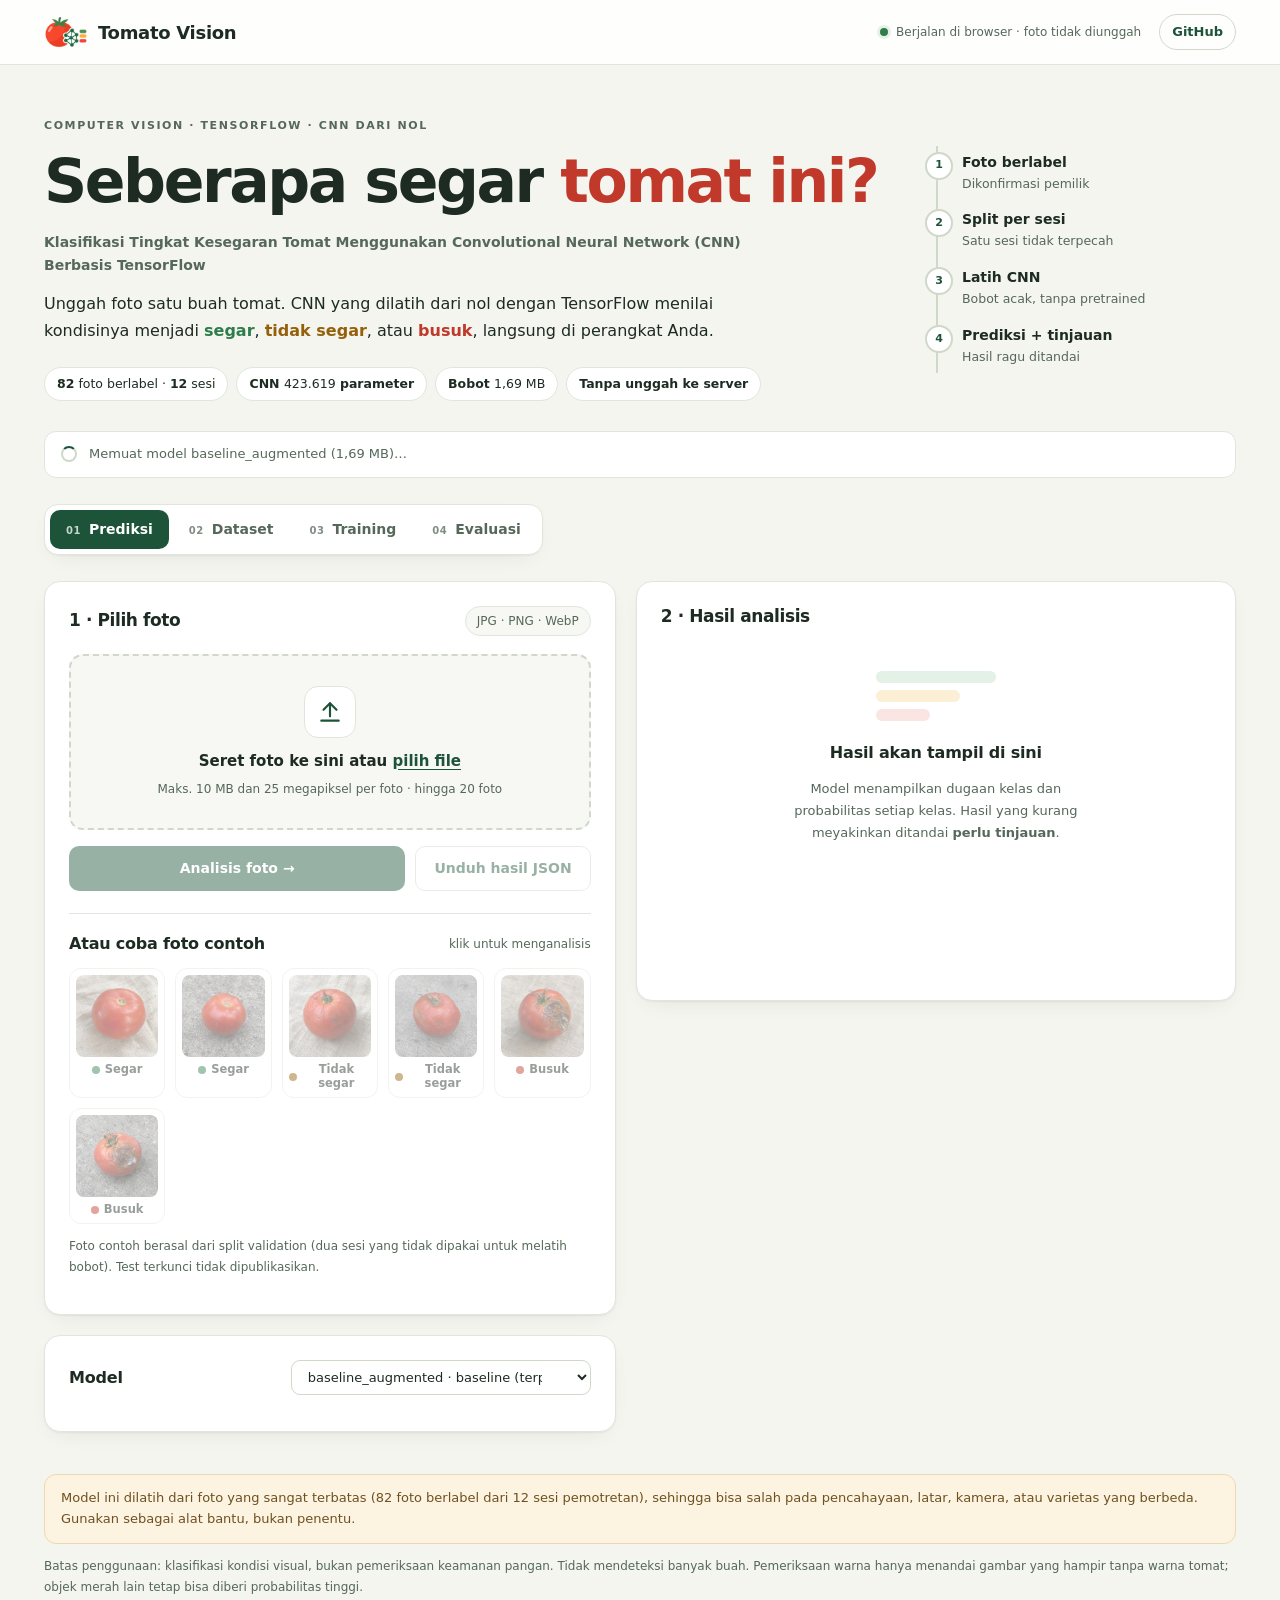
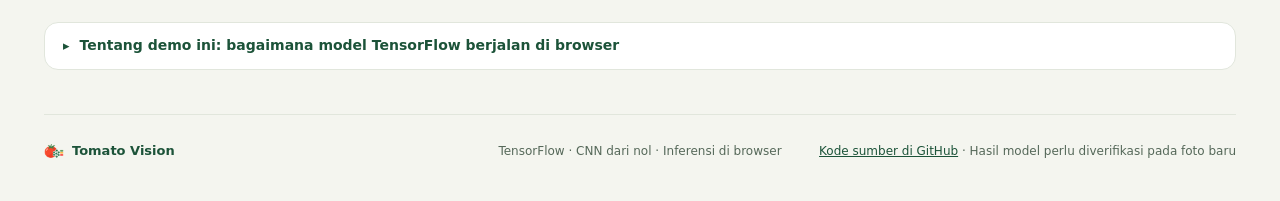
==== commit 39c808f2: "Ringkas README, hapus keterangan Pages usang, koreksi klaim asal foto" ====
--- a/site/index.html
+++ b/site/index.html
@@ -41,7 +41,7 @@
         <ul id="hero-facts" class="hero-facts" aria-label="Ringkasan model"></ul>
       </div>
       <ol class="hero-steps" aria-label="Alur penelitian">
-        <li><b>Foto sendiri</b><span>Dipotret dan dilabeli pemilik</span></li>
+        <li><b>Foto berlabel</b><span>Dikonfirmasi pemilik</span></li>
         <li><b>Split per sesi</b><span>Satu sesi tidak terpecah</span></li>
         <li><b>Latih CNN</b><span>Bobot acak, tanpa pretrained</span></li>
         <li><b>Prediksi + tinjauan</b><span>Hasil ragu ditandai</span></li>
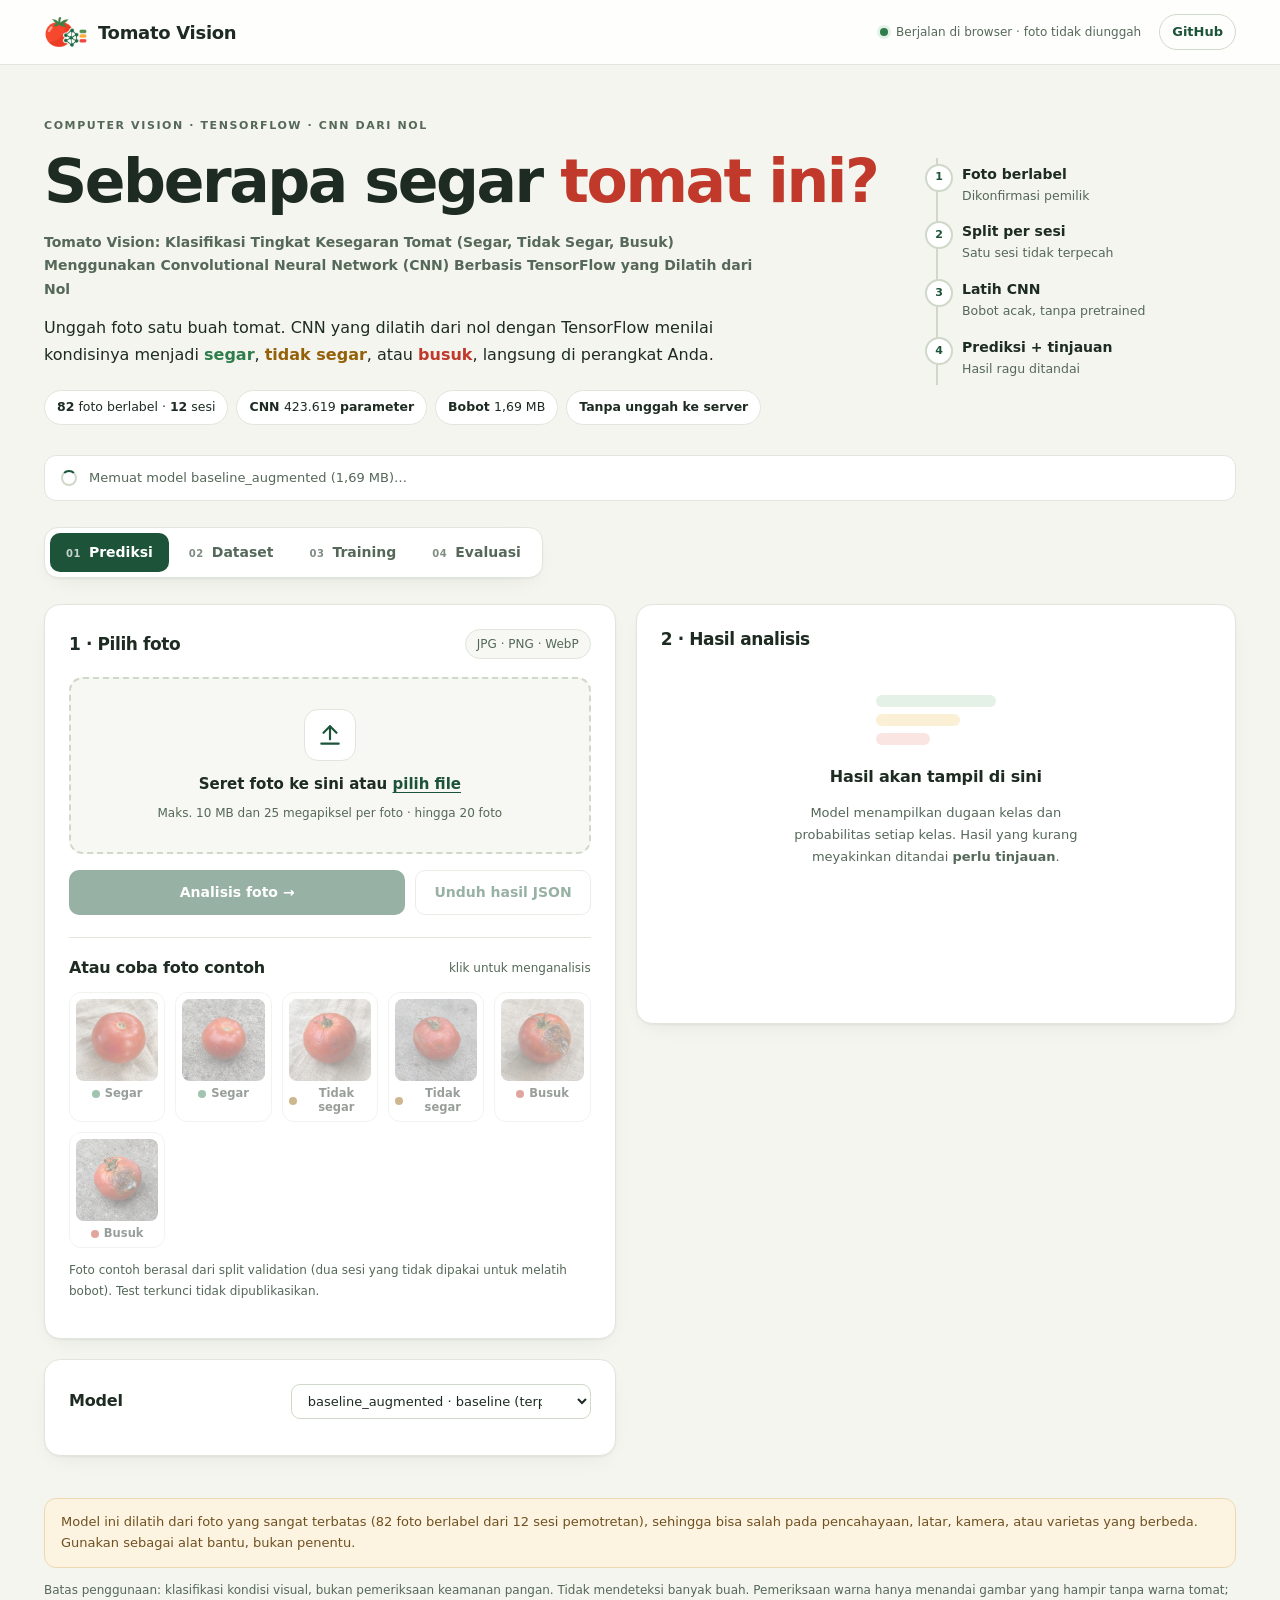
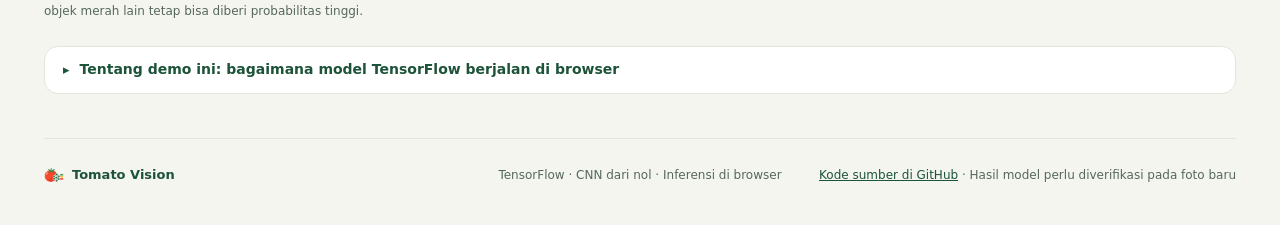
==== commit e470f369: "Tomato Vision: klasifikasi kesegaran tomat dengan CNN dan demo web statis" ====
--- a/site/index.html
+++ b/site/index.html
@@ -36,7 +36,7 @@
       <div class="hero-copy">
         <p class="eyebrow">Computer vision · TensorFlow · CNN dari nol</p>
         <h1>Seberapa segar <span>tomat ini?</span></h1>
-        <p class="project-title">Klasifikasi Tingkat Kesegaran Tomat Menggunakan Convolutional Neural Network (CNN) Berbasis TensorFlow</p>
+        <p class="project-title">Tomato Vision: Klasifikasi Tingkat Kesegaran Tomat (Segar, Tidak Segar, Busuk) Menggunakan Convolutional Neural Network (CNN) Berbasis TensorFlow yang Dilatih dari Nol</p>
         <p class="lead">Unggah foto satu buah tomat. CNN yang dilatih dari nol dengan TensorFlow menilai kondisinya menjadi <b class="c-segar">segar</b>, <b class="c-tidak_segar">tidak segar</b>, atau <b class="c-busuk">busuk</b>, langsung di perangkat Anda.</p>
         <ul id="hero-facts" class="hero-facts" aria-label="Ringkasan model"></ul>
       </div>
